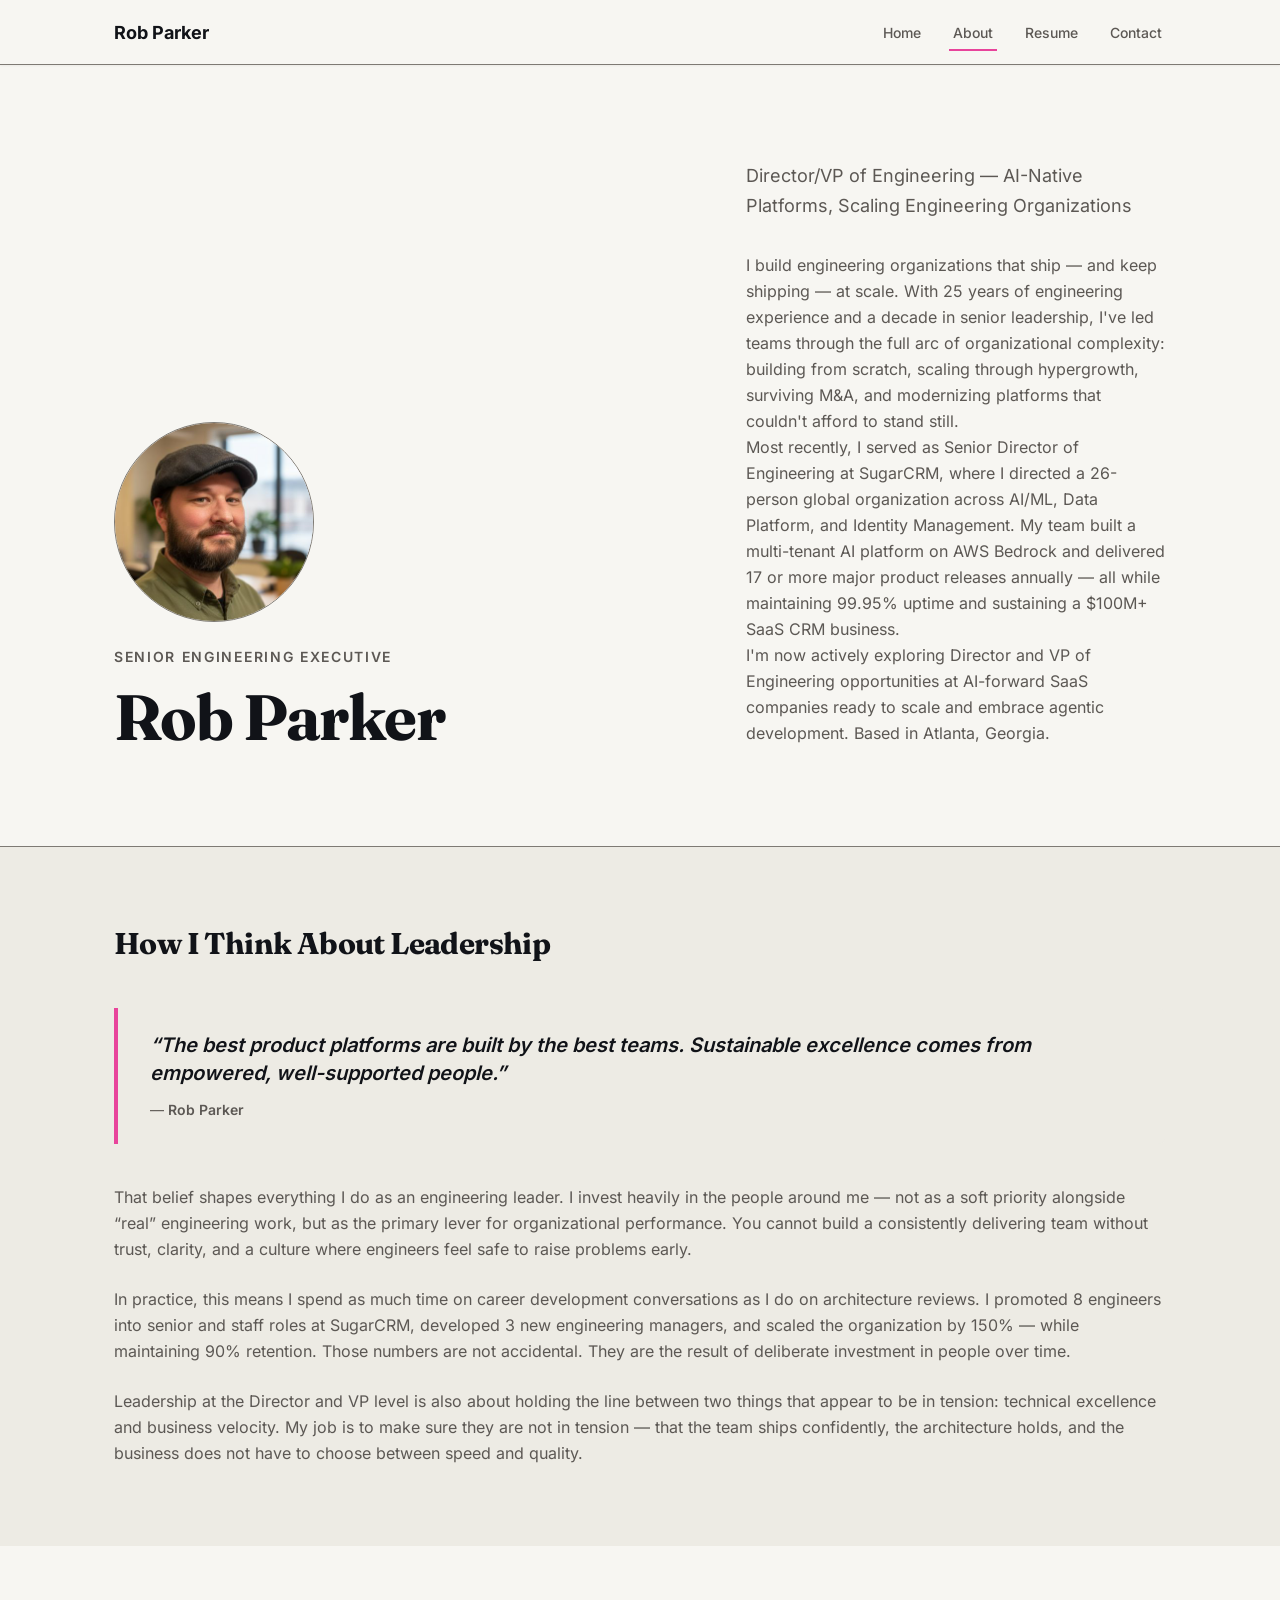
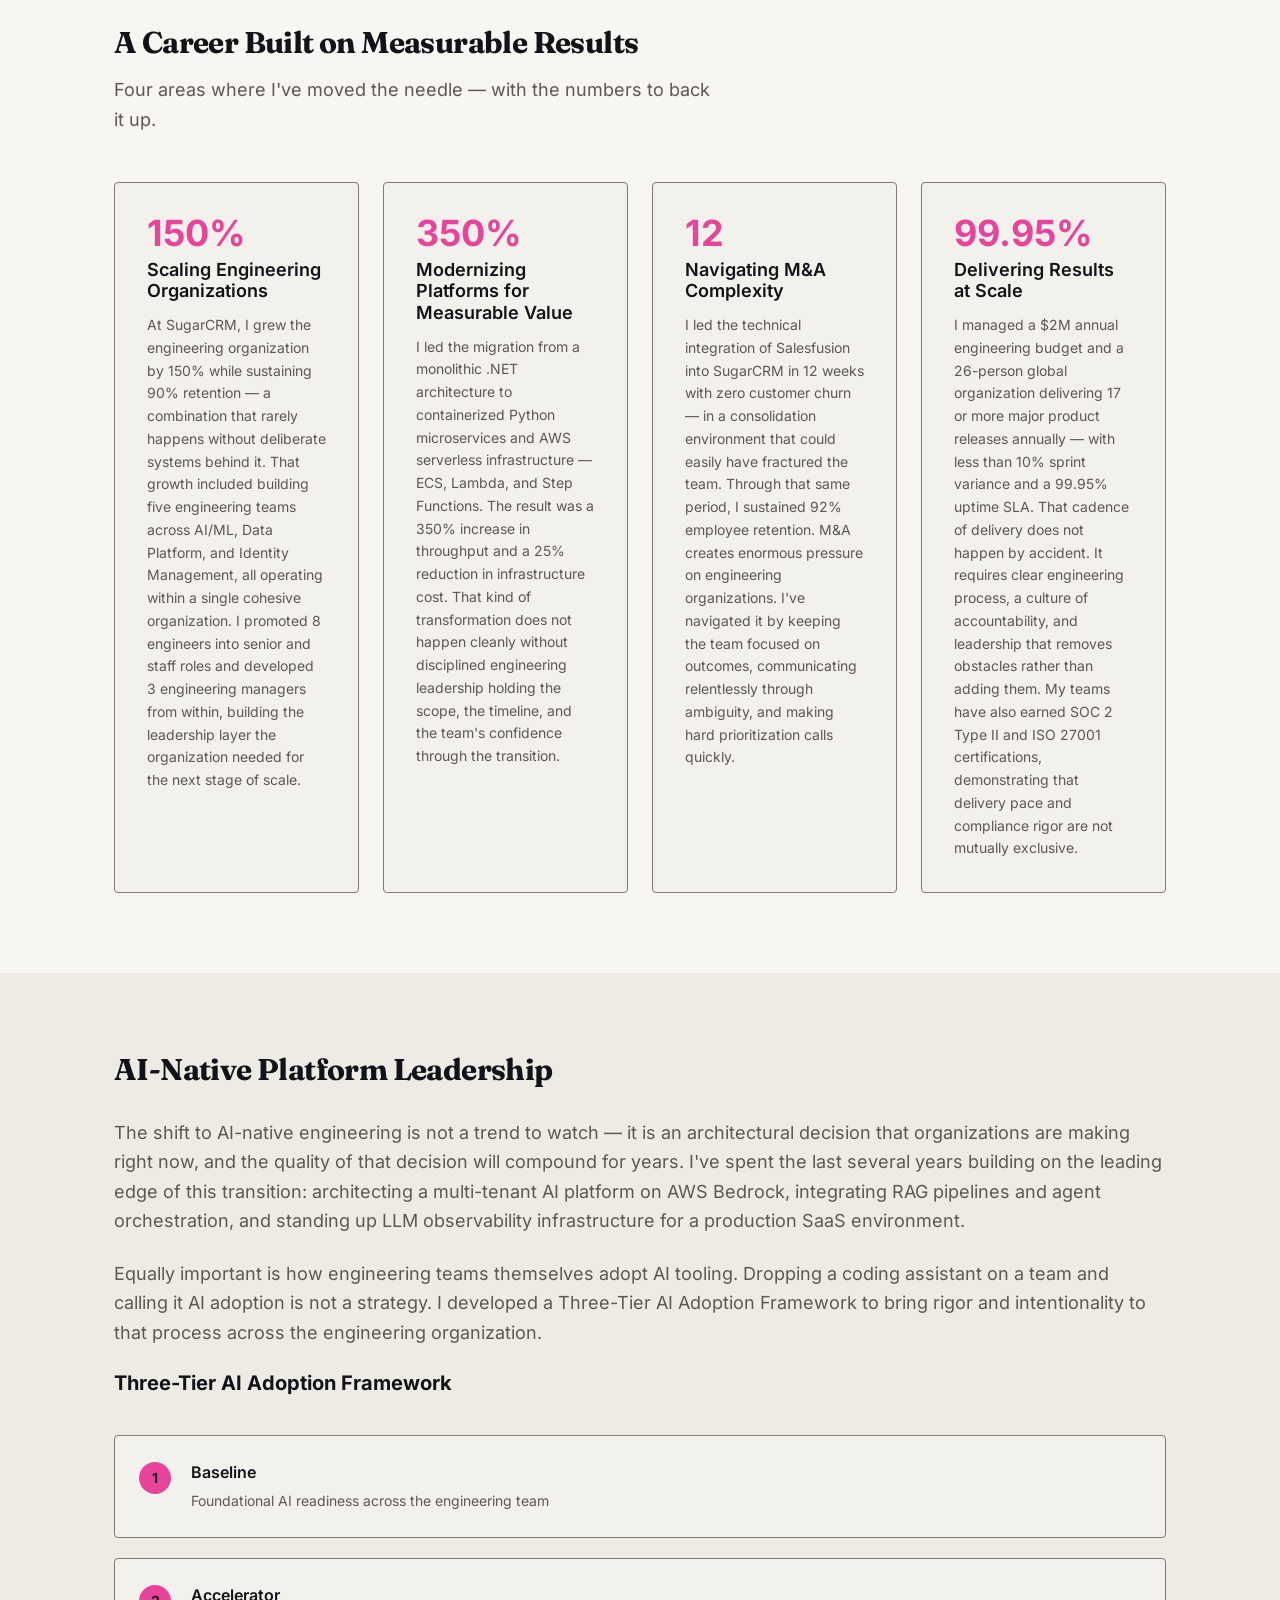
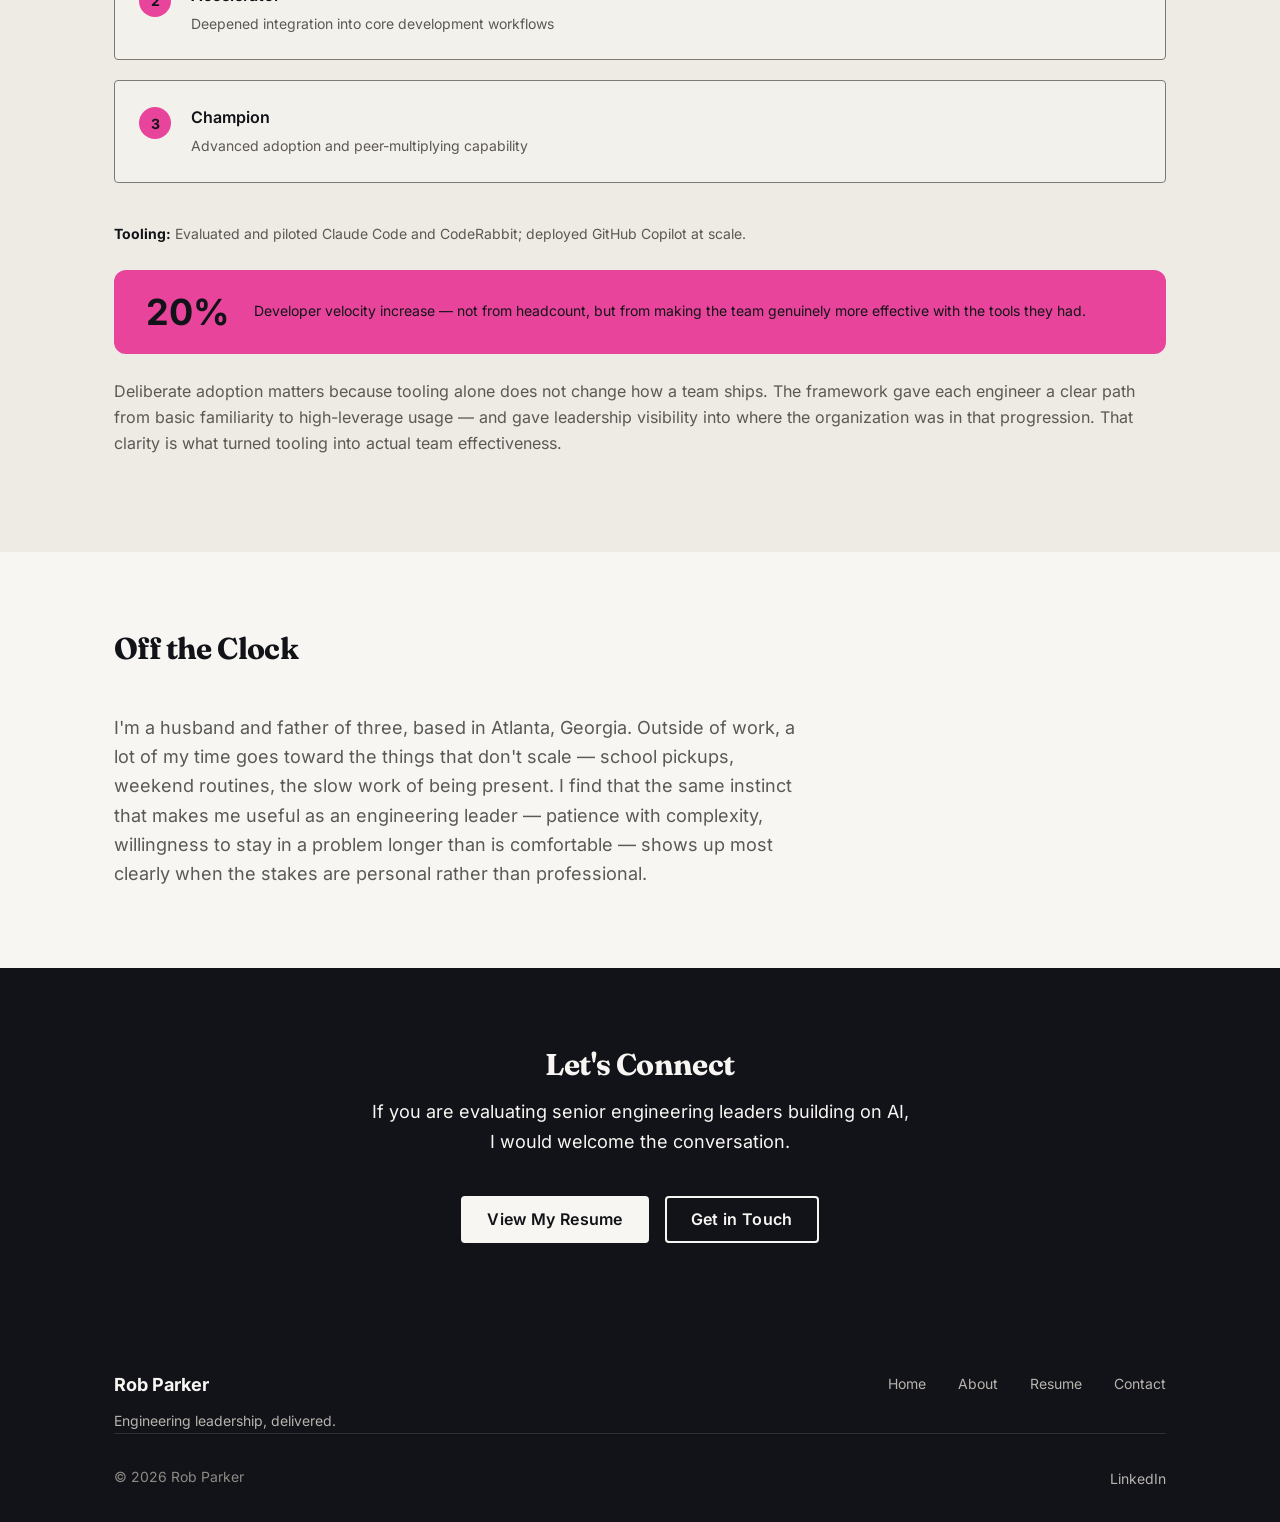
==== about.html @ 2da98e74 "[SPEC-011] R1+R2 — remove Advisory from main nav and footer (3 pure nav-edit pages) Removes the Advi" ====
<!DOCTYPE html>
<html lang="en">
<head>
    <meta charset="UTF-8">
    <meta name="viewport" content="width=device-width, initial-scale=1.0">

    <!-- SEO -->
    <title>About Rob Parker — Senior Engineering Executive</title>
    <meta name="description" content="Senior engineering executive with 25+ years of experience building AI-native platforms and scaling high-performing engineering teams. Atlanta, GA.">

    <!-- Open Graph -->
    <meta property="og:type" content="website">
    <!-- WHY (S-1): og:url must be absolute — same rationale as og:image (IG-6).
         Relative paths aren't resolved by social crawlers. -->
    <meta property="og:url" content="https://www.robcparker.com/about.html">
    <meta property="og:title" content="About Rob Parker — Senior Engineering Executive">
    <meta property="og:description" content="Rob Parker leads AI-native engineering organizations at scale. 25+ years of experience, 10+ years in leadership. Targeting Director/VP roles at AI-forward SaaS companies.">
    <!-- WHY (IG-6): og:image must be an absolute URL — relative paths are not
         resolved by social crawlers (Open Graph protocol requirement). -->
    <meta property="og:image" content="https://www.robcparker.com/images/rob-parker-headshot@2x.jpg">

    <!-- WHY: noindex removed — this is a real, fully-built page (SPEC-002 IG-11).
         The placeholder version had noindex to prevent thin content from being indexed. -->

    <link rel="icon" href="/favicon.ico" sizes="any">
    <link rel="icon" type="image/svg+xml" href="/favicon.svg">
    <link rel="apple-touch-icon" href="/apple-touch-icon.png">
    <link rel="mask-icon" href="/safari-pinned-tab.svg" color="#111318">
    <link rel="manifest" href="/site.webmanifest">
    <meta name="theme-color" content="#111318">

    <link rel="preload" href="/fonts/inter-variable.woff2" as="font" type="font/woff2" crossorigin>

    <link rel="stylesheet" href="css/style.css">
</head>
<body>

    <!-- Skip to main content — accessibility -->
    <a href="#main-content" class="skip-link">Skip to main content</a>

    <header class="site-header">
        <div class="container">
            <nav class="nav-inner" aria-label="Main navigation">
                <a href="index.html" class="nav-logo" aria-label="Rob Parker — home">Rob Parker</a>

                <button
                    class="nav-toggle"
                    aria-expanded="false"
                    aria-controls="nav-links"
                    aria-label="Toggle navigation menu"
                >
                    <span class="nav-toggle-icon" aria-hidden="true">
                        <span></span>
                        <span></span>
                        <span></span>
                    </span>
                </button>

                <!-- WHY: role="list" restores list semantics that Safari/VoiceOver
                     strips when list-style:none is applied -->
                <ul class="nav-links" id="nav-links" role="list">
                    <li><a href="index.html">Home</a></li>
                    <li><a href="about.html">About</a></li>
                    <li><a href="resume.html">Resume</a></li>
                    <li><a href="contact.html">Contact</a></li>
                </ul>
            </nav>
        </div>
    </header>

    <main id="main-content">

        <!-- ================================================================
             SECTION 1: HERO / PROFESSIONAL BIO
             ================================================================ -->
        <!-- WHY: SPEC-009 R1 AG-2 Option A — Concept A 58/42 hero adopted for about.html.
             Photo placed in 58-col (.hero-headline-col) above eyebrow and H1, per D1.1.
             Positioning subtitle and bio paragraphs move to 42-col (.hero-copy-col). -->
        <section class="hero hero-profile" aria-labelledby="hero-name">
            <div class="container">
                <div class="hero-grid">

                    <div class="hero-headline-col">
                        <div class="hero-profile-photo">
                            <!-- WHY (IG-13): Alt text is intentionally informative ("Professional headshot of
                                 Rob Parker") even though the adjacent H1 names Rob. The headshot conveys
                                 visual context (professional presentation, approachability) that "Rob Parker"
                                 alone does not communicate for screen reader users forming a mental image. -->
                            <!-- WHY (IG-3): Explicit width/height prevent cumulative layout shift (CLS)
                                 by reserving space before the image loads. -->
                            <!-- WHY (IG-4): loading="eager" + fetchpriority="high" because this image is
                                 above the fold — lazy-loading would delay the largest contentful paint. -->
                            <img
                                srcset="images/rob-parker-headshot.jpg 1x, images/rob-parker-headshot@2x.jpg 2x"
                                src="images/rob-parker-headshot.jpg"
                                alt="Professional headshot of Rob Parker"
                                width="400"
                                height="400"
                                loading="eager"
                                fetchpriority="high"
                            >
                        </div>
                        <span class="hero-eyebrow">Senior Engineering Executive</span>
                        <h1 id="hero-name">Rob Parker</h1>
                    </div>

                    <div class="hero-copy-col">
                        <p class="hero-subheadline">Director/VP of Engineering — AI-Native Platforms, Scaling Engineering Organizations</p>
                        <div class="hero-bio">
                            <p>I build engineering organizations that ship — and keep shipping — at scale. With 25 years of engineering experience and a decade in senior leadership, I've led teams through the full arc of organizational complexity: building from scratch, scaling through hypergrowth, surviving M&amp;A, and modernizing platforms that couldn't afford to stand still.</p>
                            <p>Most recently, I served as Senior Director of Engineering at SugarCRM, where I directed a 26-person global organization across AI/ML, Data Platform, and Identity Management. My team built a multi-tenant AI platform on AWS Bedrock and delivered 17 or more major product releases annually — all while maintaining 99.95% uptime and sustaining a $100M+ SaaS CRM business.</p>
                            <p>I'm now actively exploring Director and VP of Engineering opportunities at AI-forward SaaS companies ready to scale and embrace agentic development. Based in Atlanta, Georgia.</p>
                        </div>
                    </div>

                </div>
            </div>
        </section>

        <!-- ================================================================
             SECTION 2: LEADERSHIP PHILOSOPHY
             ================================================================ -->
        <section class="section section-alt" aria-labelledby="philosophy-heading">
            <div class="container">
                <div class="section-header">
                    <h2 id="philosophy-heading">How I Think About Leadership</h2>
                </div>

                <div class="philosophy-quote">
                    <blockquote>
                        <p>&ldquo;The best product platforms are built by the best teams. Sustainable excellence comes from empowered, well-supported people.&rdquo;</p>
                        <footer>&mdash; <cite>Rob Parker</cite></footer>
                    </blockquote>
                </div>

                <div class="philosophy-body">
                    <p>That belief shapes everything I do as an engineering leader. I invest heavily in the people around me — not as a soft priority alongside &ldquo;real&rdquo; engineering work, but as the primary lever for organizational performance. You cannot build a consistently delivering team without trust, clarity, and a culture where engineers feel safe to raise problems early.</p>
                    <p>In practice, this means I spend as much time on career development conversations as I do on architecture reviews. I promoted 8 engineers into senior and staff roles at SugarCRM, developed 3 new engineering managers, and scaled the organization by 150% — while maintaining 90% retention. Those numbers are not accidental. They are the result of deliberate investment in people over time.</p>
                    <p>Leadership at the Director and VP level is also about holding the line between two things that appear to be in tension: technical excellence and business velocity. My job is to make sure they are not in tension — that the team ships confidently, the architecture holds, and the business does not have to choose between speed and quality.</p>
                </div>
            </div>
        </section>

        <!-- ================================================================
             SECTION 3: HOW I LEAD — THEMATIC HIGHLIGHTS
             ================================================================ -->
        <section class="section" aria-labelledby="highlights-heading">
            <div class="container">
                <div class="section-header">
                    <h2 id="highlights-heading">A Career Built on Measurable Results</h2>
                    <p>Four areas where I've moved the needle — with the numbers to back it up.</p>
                </div>
                <div class="highlights-grid">

                    <article class="highlight-card">
                        <div class="highlight-metric" role="img" aria-label="150 percent">150%</div>
                        <h3 class="highlight-label">Scaling Engineering Organizations</h3>
                        <p class="highlight-desc">At SugarCRM, I grew the engineering organization by 150% while sustaining 90% retention — a combination that rarely happens without deliberate systems behind it. That growth included building five engineering teams across AI/ML, Data Platform, and Identity Management, all operating within a single cohesive organization. I promoted 8 engineers into senior and staff roles and developed 3 engineering managers from within, building the leadership layer the organization needed for the next stage of scale.</p>
                    </article>

                    <article class="highlight-card">
                        <div class="highlight-metric" role="img" aria-label="350 percent">350%</div>
                        <h3 class="highlight-label">Modernizing Platforms for Measurable Value</h3>
                        <p class="highlight-desc">I led the migration from a monolithic .NET architecture to containerized Python microservices and AWS serverless infrastructure — ECS, Lambda, and Step Functions. The result was a 350% increase in throughput and a 25% reduction in infrastructure cost. That kind of transformation does not happen cleanly without disciplined engineering leadership holding the scope, the timeline, and the team's confidence through the transition.</p>
                    </article>

                    <article class="highlight-card">
                        <div class="highlight-metric" role="img" aria-label="12 weeks">12</div>
                        <h3 class="highlight-label">Navigating M&amp;A Complexity</h3>
                        <p class="highlight-desc">I led the technical integration of Salesfusion into SugarCRM in 12 weeks with zero customer churn — in a consolidation environment that could easily have fractured the team. Through that same period, I sustained 92% employee retention. M&amp;A creates enormous pressure on engineering organizations. I've navigated it by keeping the team focused on outcomes, communicating relentlessly through ambiguity, and making hard prioritization calls quickly.</p>
                    </article>

                    <article class="highlight-card">
                        <div class="highlight-metric" role="img" aria-label="99.95 percent uptime">99.95%</div>
                        <h3 class="highlight-label">Delivering Results at Scale</h3>
                        <p class="highlight-desc">I managed a $2M annual engineering budget and a 26-person global organization delivering 17 or more major product releases annually — with less than 10% sprint variance and a 99.95% uptime SLA. That cadence of delivery does not happen by accident. It requires clear engineering process, a culture of accountability, and leadership that removes obstacles rather than adding them. My teams have also earned SOC 2 Type II and ISO 27001 certifications, demonstrating that delivery pace and compliance rigor are not mutually exclusive.</p>
                    </article>

                </div>
            </div>
        </section>

        <!-- ================================================================
             SECTION 4: AI ADOPTION & PLATFORM THOUGHT LEADERSHIP
             ================================================================ -->
        <section class="section section-alt" aria-labelledby="ai-heading">
            <div class="container">
                <!-- WHY (S-3): No section-header wrapper here because this section has no
                     descriptor paragraph below the H2 — the intro paragraph opens the section.
                     Using section-header would add extra whitespace below the H2 unnecessarily. -->
                <h2 id="ai-heading" class="section-heading-standalone">AI-Native Platform Leadership</h2>

                <div class="ai-framework-intro">
                    <p>The shift to AI-native engineering is not a trend to watch — it is an architectural decision that organizations are making right now, and the quality of that decision will compound for years. I've spent the last several years building on the leading edge of this transition: architecting a multi-tenant AI platform on AWS Bedrock, integrating RAG pipelines and agent orchestration, and standing up LLM observability infrastructure for a production SaaS environment.</p>
                    <p>Equally important is how engineering teams themselves adopt AI tooling. Dropping a coding assistant on a team and calling it AI adoption is not a strategy. I developed a Three-Tier AI Adoption Framework to bring rigor and intentionality to that process across the engineering organization.</p>
                </div>

                <h3>Three-Tier AI Adoption Framework</h3>

                <!-- WHY (IG-7): Semantic <ol> used for the three-tier framework because the
                     tiers have an intentional progression (Baseline → Accelerator → Champion).
                     All tier names and descriptions are in DOM text — no CSS content: injection
                     for meaningful content — so screen readers read the actual content.
                     WHY (I-2): role="list" restores list semantics that Safari/VoiceOver strip
                     when list-style:none is applied (same rationale as .nav-links / .footer-nav).
                     WHY (I-3): The ::before counter renders tier numbers visually; screen readers
                     may announce them alongside the native <ol> ordering. This minor redundancy
                     is accepted in exchange for the stepped visual treatment. -->
                <ol class="ai-framework-list" role="list">
                    <li>
                        <div>
                            <span class="ai-framework-tier-name">Baseline</span>
                            <span class="ai-framework-tier-desc">Foundational AI readiness across the engineering team</span>
                        </div>
                    </li>
                    <li>
                        <div>
                            <span class="ai-framework-tier-name">Accelerator</span>
                            <span class="ai-framework-tier-desc">Deepened integration into core development workflows</span>
                        </div>
                    </li>
                    <li>
                        <div>
                            <span class="ai-framework-tier-name">Champion</span>
                            <span class="ai-framework-tier-desc">Advanced adoption and peer-multiplying capability</span>
                        </div>
                    </li>
                </ol>

                <p class="ai-framework-tools"><strong>Tooling:</strong> Evaluated and piloted Claude Code and CodeRabbit; deployed GitHub Copilot at scale.</p>

                <div class="ai-framework-outcome">
                    <!-- WHY (IG-9): Reusing highlight-metric + role="img" + aria-label pattern
                         established in SPEC-001 for large decorative numbers that need accessible labels. -->
                    <div class="highlight-metric" role="img" aria-label="20 percent">20%</div>
                    <div class="ai-framework-outcome-text">
                        <p>Developer velocity increase — not from headcount, but from making the team genuinely more effective with the tools they had.</p>
                    </div>
                </div>

                <div class="ai-framework-supporting">
                    <p>Deliberate adoption matters because tooling alone does not change how a team ships. The framework gave each engineer a clear path from basic familiarity to high-leverage usage — and gave leadership visibility into where the organization was in that progression. That clarity is what turned tooling into actual team effectiveness.</p>
                </div>

            </div>
        </section>

        <!-- ================================================================
             SECTION 5: OFF THE CLOCK
             ================================================================ -->
        <section class="section" aria-labelledby="off-clock-heading">
            <div class="container">
                <div class="section-header">
                    <h2 id="off-clock-heading">Off the Clock</h2>
                </div>
                <div class="off-the-clock">
                    <p>I'm a husband and father of three, based in Atlanta, Georgia. Outside of work, a lot of my time goes toward the things that don't scale — school pickups, weekend routines, the slow work of being present. I find that the same instinct that makes me useful as an engineering leader — patience with complexity, willingness to stay in a problem longer than is comfortable — shows up most clearly when the stakes are personal rather than professional.</p>
                </div>
            </div>
        </section>

        <!-- ================================================================
             SECTION 6: CTA
             ================================================================ -->
        <section class="section section-dark cta-section" aria-labelledby="cta-heading">
            <div class="container">
                <h2 id="cta-heading">Let's Connect</h2>
                <p>If you are evaluating senior engineering leaders building on AI, I would welcome the conversation.</p>
                <div class="cta-actions">
                    <a href="resume.html" class="btn btn-white">View My Resume</a>
                    <a href="contact.html" class="btn btn-outline-white">Get in Touch</a>
                </div>
            </div>
        </section>

    </main>

    <footer class="site-footer">
        <div class="container">
            <div class="footer-inner">
                <div class="footer-brand">
                    <a href="index.html" class="footer-logo">Rob Parker</a>
                    <p class="footer-tagline">Engineering leadership, delivered.</p>
                </div>

                <nav aria-label="Footer navigation">
                    <ul class="footer-nav" role="list">
                        <li><a href="index.html">Home</a></li>
                        <li><a href="about.html">About</a></li>
                        <li><a href="resume.html">Resume</a></li>
                        <li><a href="contact.html">Contact</a></li>
                    </ul>
                </nav>
            </div>

            <div class="footer-bottom">
                <p class="footer-copyright">&copy; 2026 Rob Parker</p>
                <div class="footer-social">
                    <a
                        href="https://www.linkedin.com/in/robcparker/"
                        target="_blank"
                        rel="noopener noreferrer"
                        aria-label="Rob Parker on LinkedIn (opens in a new tab)"
                    >LinkedIn</a>
                </div>
            </div>
        </div>
    </footer>

    <!-- WHY: defer used instead of async — defer preserves execution order
         and fires after DOM is parsed, which is what DOMContentLoaded listeners need. -->
    <script src="js/main.js" defer></script>
</body>
</html>
---- css/style.css ----
/* ==========================================================================
   RobCParker.com — Main Stylesheet
   Mobile-first, CSS custom properties, no external dependencies
   ========================================================================== */

/* ==========================================================================
   0. TYPOGRAPHY — @font-face (SPEC-008: self-hosted Fraunces + Inter)
   ========================================================================== */

/* WHY: fonts are self-hosted to eliminate the Google Fonts third-party
   dependency (per SPEC-008 A-5). Served from /fonts/ with long-lived
   immutable Cache-Control (_headers rule). font-display: swap prevents
   blocking the first paint — fallback serif/sans render immediately. */

@font-face {
    font-family: "Inter";
    src: url("/fonts/inter-variable.woff2") format("woff2-variations"),
         url("/fonts/inter-variable.woff2") format("woff2");
    font-weight: 100 900;
    font-style: normal;
    font-display: swap;
}

@font-face {
    font-family: "Fraunces";
    src: url("/fonts/fraunces-variable.woff2") format("woff2-variations"),
         url("/fonts/fraunces-variable.woff2") format("woff2");
    font-weight: 100 900;
    font-style: normal;
    font-display: swap;
}

/* ==========================================================================
   1. CUSTOM PROPERTIES (Design Tokens)
   ========================================================================== */

:root {
    /* Color Palette — SPEC-008 / SPEC-009 design system
       All text/background combinations verified against WCAG 2.1 via relative-luminance formula.

       On --color-cream (#F7F6F2) — page background:
         --color-charcoal (#111318) on --color-cream:                 17.2:1  — AAA
         --color-text-muted (#5C5854) on --color-cream:                6.54:1 — AA normal text
         --color-text-subtle (#8A8480) on --color-cream:               3.41:1 — AA large only
         --color-magenta-text (#A51D65) on --color-cream:              6.56:1 — AA normal text (inline links)
         --color-charcoal (#111318) on --color-magenta (#E8449B):      5.07:1 — AA (primary button label)
         --color-magenta (#E8449B) on --color-charcoal (#111318):      5.07:1 — AA (accent on dark)
         --color-magenta (#E8449B) on --color-cream:                   3.39:1 — AA large only (display/buttons/focus)
         --color-magenta-hover (#CC3A88) on --color-cream:             4.29:1 — AA large (button hover)
         --color-border-hairline (#7E7A74) on --color-cream:           3.95:1 — passes 1.4.11

       On --surface-color (#EDEBE4) — section-alt band (SPEC-009 R4, darkened from #F3F1EB):
         --color-charcoal on --surface-color:                         15.57:1 — AAA
         --color-text-muted on --surface-color:                        5.91:1 — AA normal text
         --color-text-subtle on --surface-color:                       3.09:1 — AA large only; NEAR FLOOR
         --color-magenta-text on --surface-color:                      5.94:1 — AA normal text
         --color-magenta on --surface-color:                           3.07:1 — AA large only; NEAR FLOOR
         --color-magenta-hover on --surface-color:                     3.89:1 — AA large
         --color-border-hairline (#7E7A74) on --surface-color:         3.58:1 — passes 1.4.11

       On --color-surface-elevated (#F3F1EB) — card surface (unchanged):
         --color-border-hairline (#7E7A74) on --color-surface-elevated: 3.78:1 — passes 1.4.11

       WHY: --color-cream (#F7F6F2) replaces pure white per SPEC-008 AP-2.
       WHY: Charcoal label on magenta button (5.07:1) is required — cream on magenta fails AA normal.
       WHY: --color-text-subtle and --color-magenta margins above 3:1 are narrow on --surface-color
            (0.09 and 0.07 respectively). Do not darken --surface-color further without re-verifying.
       WHY (SPEC-009 AG-1): --color-border-hairline darkened from #8E8A84 to #7E7A74 so hairlines
            pass WCAG 1.4.11 on the new --surface-color band. All three surfaces now compliant.
    */

    /* Core palette — SPEC-008 */
    --color-charcoal: #111318;
    --color-cream: #F7F6F2;
    --color-magenta: #E8449B;

    /* Derived text shades on cream */
    --color-text-primary: #111318;
    --color-text-muted: #5C5854;
    --color-text-subtle: #8A8480;

    /* Surfaces on cream */
    --color-surface-elevated: #F3F1EB;
    --color-border-hairline: #7E7A74;

    /* Magenta variants */
    --color-magenta-hover: #CC3A88;
    --color-magenta-muted: #F7BBDB;
    --color-magenta-text: #A51D65;

    /* Dark-surface derivatives (for text/borders on --color-charcoal) */
    --color-text-on-dark: #F7F6F2;
    --color-text-muted-on-dark: #B8B4AE;
    --color-text-subtle-on-dark: #8E8A84;
    --color-border-dark: #2E2F36;

    /* Legacy token aliases — preserved names, new values (R1 semantic layer).
       --primary-color, --secondary-color, --accent-color all removed (SPEC-008
       A-7 + SPEC-009 R2). Remaining aliases below are retained because their
       callsites have not yet been migrated to explicit tokens. */
    --text-color: #111318;
    --text-muted: #5C5854;
    --text-light: #F7F6F2;
    --background-color: #F7F6F2;
    --surface-color: #EDEBE4;
    --surface-dark: #111318;
    --border-color: #7E7A74;
    --text-muted-dark: #B8B4AE;
    --text-subtle-dark: #8E8A84;
    --text-on-dark: #F7F6F2;
    --border-dark: #2E2F36;

    /* Typography — SPEC-008: self-hosted Fraunces (display) + Inter (body) */
    --font-family-display: "Fraunces", Georgia, "Times New Roman", serif;
    --font-family-base: "Inter", -apple-system, BlinkMacSystemFont, "Segoe UI", Roboto,
        Oxygen, Ubuntu, Cantarell, "Helvetica Neue", sans-serif;
    --font-family-mono: ui-monospace, "SFMono-Regular", Consolas,
        "Liberation Mono", Menlo, monospace;

    --font-size-xs: 0.75rem;    /* 12px */
    --font-size-sm: 0.875rem;   /* 14px */
    --font-size-base: 1rem;     /* 16px */
    --font-size-lg: 1.125rem;   /* 18px */
    --font-size-xl: 1.25rem;    /* 20px */
    --font-size-2xl: 1.5rem;    /* 24px */
    --font-size-3xl: 1.875rem;  /* 30px */
    --font-size-4xl: 2.25rem;   /* 36px */
    --font-size-5xl: 3rem;      /* 48px */

    --font-weight-normal: 400;
    --font-weight-medium: 500;
    --font-weight-semibold: 600;
    --font-weight-bold: 700;

    --line-height-tight: 1.2;
    --line-height-snug: 1.375;
    --line-height-normal: 1.5;
    --line-height-relaxed: 1.625;

    /* Spacing Scale */
    --space-1: 0.25rem;   /* 4px */
    --space-2: 0.5rem;    /* 8px */
    --space-3: 0.75rem;   /* 12px */
    --space-4: 1rem;      /* 16px */
    --space-5: 1.25rem;   /* 20px */
    --space-6: 1.5rem;    /* 24px */
    --space-8: 2rem;      /* 32px */
    --space-10: 2.5rem;   /* 40px */
    --space-12: 3rem;     /* 48px */
    --space-16: 4rem;     /* 64px */
    --space-20: 5rem;     /* 80px */
    --space-24: 6rem;     /* 96px */

    /* Layout */
    --container-max-width: 1100px;
    --container-padding: var(--space-6);

    /* Borders */
    --border-radius-sm: 0.25rem;
    --border-radius: 0.5rem;
    --border-radius-lg: 0.75rem;
    --border-radius-xl: 1rem;

    /* Shadows */
    --shadow-sm: 0 1px 2px 0 rgb(0 0 0 / 0.05);
    --shadow: 0 1px 3px 0 rgb(0 0 0 / 0.1), 0 1px 2px -1px rgb(0 0 0 / 0.1);
    --shadow-md: 0 4px 6px -1px rgb(0 0 0 / 0.1), 0 2px 4px -2px rgb(0 0 0 / 0.1);
    --shadow-lg: 0 10px 15px -3px rgb(0 0 0 / 0.1), 0 4px 6px -4px rgb(0 0 0 / 0.1);

    /* Transitions */
    --transition-fast: 150ms ease;
    --transition-base: 200ms ease;
    --transition-slow: 300ms ease;
}

/* ==========================================================================
   2. CSS RESET / NORMALIZE
   ========================================================================== */

*,
*::before,
*::after {
    box-sizing: border-box;
    margin: 0;
    padding: 0;
}

html {
    scroll-behavior: smooth;
    -webkit-text-size-adjust: 100%;
}

body {
    font-family: var(--font-family-base);
    font-size: var(--font-size-base);
    font-weight: var(--font-weight-normal);
    line-height: var(--line-height-normal);
    color: var(--text-color);
    background-color: var(--background-color);
    -webkit-font-smoothing: antialiased;
    -moz-osx-font-smoothing: grayscale;
}

img,
picture,
svg {
    display: block;
    max-width: 100%;
}

input,
button,
textarea,
select {
    font: inherit;
}

p,
h1,
h2,
h3,
h4,
h5,
h6 {
    overflow-wrap: break-word;
}

ul,
ol {
    list-style: none;
}

a {
    color: var(--color-magenta-text);
    text-decoration: underline;
}

a:hover {
    color: var(--color-magenta-text);
}

/* ==========================================================================
   3. ACCESSIBILITY
   ========================================================================== */

/* Visually hidden — accessible to screen readers, invisible to sighted users.
   WHY: Preferred over aria-label on a section because it preserves a real
   DOM heading for screen reader navigation (landmark + heading = better UX). */
.visually-hidden {
    position: absolute;
    width: 1px;
    height: 1px;
    padding: 0;
    margin: -1px;
    overflow: hidden;
    clip: rect(0, 0, 0, 0);
    white-space: nowrap;
    border-width: 0;
}

/* Skip-to-content link — visually hidden until focused */
.skip-link {
    position: absolute;
    top: -100%;
    left: var(--space-4);
    z-index: 9999;
    padding: var(--space-3) var(--space-6);
    background-color: var(--color-magenta);
    color: var(--color-charcoal);
    font-weight: var(--font-weight-semibold);
    text-decoration: none;
    border-radius: var(--border-radius-sm);
    transition: top var(--transition-fast);
}

.skip-link:focus {
    top: var(--space-4);
}

/* WHY (SPEC-008 QA-B2): Use the canonical new token --color-magenta rather
   than the legacy --primary-color alias. Focus rings are WCAG-critical —
   aliasing risks silent breakage if the alias is ever remapped. */
:focus-visible {
    outline: 3px solid var(--color-magenta);
    outline-offset: 2px;
}

/* WHY: Sticky header (64px) would obscure skip-link target without offset */
#main-content {
    scroll-margin-top: 80px;
}

/* ==========================================================================
   4. LAYOUT — Container
   ========================================================================== */

.container {
    width: 100%;
    max-width: var(--container-max-width);
    margin-inline: auto;
    padding-inline: var(--container-padding);
}

/* ==========================================================================
   5. TYPOGRAPHY
   ========================================================================== */

h1, h2, h3, h4, h5, h6 {
    font-weight: var(--font-weight-bold);
    line-height: var(--line-height-tight);
    color: var(--text-color);
}

/* WHY: H1/H2 use Fraunces display serif per SPEC-008. H3–H6 stay in Inter
   (via body inheritance) — display serif at smaller sizes reduces legibility. */
h1, h2 {
    font-family: var(--font-family-display);
    letter-spacing: -0.02em;
}

h1 { font-size: var(--font-size-4xl); line-height: 1.05; }
h2 { font-size: var(--font-size-3xl); line-height: 1.1; }
h3 { font-size: var(--font-size-xl); }
h4 { font-size: var(--font-size-lg); }
h5 { font-size: var(--font-size-base); }
h6 { font-size: var(--font-size-sm); }

p {
    line-height: var(--line-height-relaxed);
    color: var(--text-muted);
}

/* ==========================================================================
   6. BUTTONS
   ========================================================================== */

.btn {
    padding: var(--space-3) var(--space-6);
    font-size: var(--font-size-base);
    font-weight: var(--font-weight-semibold);
    line-height: var(--line-height-tight);
    letter-spacing: 0.02em;
    text-decoration: none;
    /* WHY: R3.3 — sharp button corners (≤4px) diverge from pill/heavily-rounded
       template pattern (AP-5). */
    border-radius: var(--border-radius-sm);
    border: 2px solid transparent;
    cursor: pointer;
    transition: background-color var(--transition-base),
                color var(--transition-base),
                border-color var(--transition-base),
                box-shadow var(--transition-base);
    /* WHY: Minimum 44x44px touch target per WCAG 2.5.5 */
    min-height: 44px;
    display: inline-flex;
    align-items: center;
    justify-content: center;
}

/* WHY: btn-primary uses charcoal label (#111318 on #E8449B = 5.07:1 AA).
   Cream/white on magenta is 3.39:1 — fails AA normal text. See contrast
   verification block in :root. */
.btn-primary {
    background-color: var(--color-magenta);
    color: var(--color-charcoal);
    border-color: var(--color-magenta);
}

.btn-primary:hover {
    background-color: var(--color-magenta-hover);
    border-color: var(--color-magenta-hover);
    color: var(--color-charcoal);
}

/* WHY: Split 1 — text uses --color-magenta-text (AA normal, 6.56:1 on cream),
   border uses --color-magenta (decorative UI, passes 1.4.11). */
.btn-secondary {
    background-color: transparent;
    color: var(--color-magenta-text);
    border-color: var(--color-magenta);
}

.btn-secondary:hover {
    background-color: var(--color-magenta);
    color: var(--color-charcoal);
}

.btn-white {
    background-color: var(--color-cream);
    color: var(--color-charcoal);
    border-color: var(--color-cream);
}

.btn-white:hover {
    background-color: var(--color-surface-elevated);
    border-color: var(--color-surface-elevated);
    color: var(--color-charcoal);
}

.btn-outline-white {
    background-color: transparent;
    color: var(--color-text-on-dark);
    border-color: var(--color-text-on-dark);
}

.btn-outline-white:hover {
    background-color: var(--color-cream);
    color: var(--color-charcoal);
}

/* ==========================================================================
   7. NAVIGATION
   ========================================================================== */

.site-header {
    position: sticky;
    top: 0;
    z-index: 100;
    background-color: var(--background-color);
    border-bottom: 1px solid var(--border-color);
    box-shadow: var(--shadow-sm);
}

.nav-inner {
    display: flex;
    align-items: center;
    justify-content: space-between;
    height: 64px;
}

.nav-logo {
    font-size: var(--font-size-lg);
    font-weight: var(--font-weight-bold);
    color: var(--text-color);
    text-decoration: none;
    white-space: nowrap;
    flex-shrink: 0;
}

.nav-logo:hover {
    color: var(--color-magenta);
}

/* Navigation links — visible by default (no-JS baseline) */
.nav-links {
    display: flex;
    align-items: center;
    gap: var(--space-6);
}

.nav-links a {
    font-size: var(--font-size-sm);
    font-weight: var(--font-weight-medium);
    color: var(--text-muted);
    text-decoration: none;
    padding: var(--space-2) var(--space-1);
    border-bottom: 2px solid transparent;
    transition: color var(--transition-base), border-color var(--transition-base);
}

/* WHY: R3.5 — nav hover is underline-only, not a text color change.
   Active state gets magenta border-bottom; text color unchanged from default.
   Preserves main.js initActiveNav() behavior (class toggle only, no inline styles). */
.nav-links a:hover {
    border-bottom-color: var(--color-magenta);
}

.nav-links a.active {
    border-bottom-color: var(--color-magenta);
}

/* Hamburger button — hidden by default (no-JS baseline: plain list is shown)
   WHY (IG-4): The button only becomes visible when JS adds .js-enabled to body.
   Without JS, users see the full nav list — no broken toggle. */
.nav-toggle {
    display: none;
    align-items: center;
    justify-content: center;
    width: 44px;
    height: 44px;
    padding: var(--space-2);
    background: none;
    border: none;
    border-radius: var(--border-radius-sm);
    cursor: pointer;
    color: var(--text-color);
    transition: background-color var(--transition-fast);
}

.nav-toggle:hover {
    background-color: var(--surface-color);
}

.nav-toggle-icon {
    display: flex;
    flex-direction: column;
    gap: 5px;
    width: 22px;
}

.nav-toggle-icon span {
    display: block;
    height: 2px;
    width: 100%;
    background-color: currentColor;
    border-radius: 2px;
    transition: transform var(--transition-base), opacity var(--transition-base);
}

/* Hamburger → X animation when nav is open */
.nav-toggle[aria-expanded="true"] .nav-toggle-icon span:nth-child(1) {
    transform: translateY(7px) rotate(45deg);
}

.nav-toggle[aria-expanded="true"] .nav-toggle-icon span:nth-child(2) {
    opacity: 0;
}

.nav-toggle[aria-expanded="true"] .nav-toggle-icon span:nth-child(3) {
    transform: translateY(-7px) rotate(-45deg);
}

/* Mobile navigation — applied when .js-enabled is on body */
@media (max-width: 767px) {
    .js-enabled .nav-toggle {
        display: flex;
    }

    .js-enabled .nav-links {
        display: none;
        position: absolute;
        top: 64px;
        left: 0;
        right: 0;
        flex-direction: column;
        align-items: stretch;
        gap: 0;
        background-color: var(--background-color);
        border-bottom: 1px solid var(--border-color);
        box-shadow: var(--shadow-md);
        padding: var(--space-4) 0;
    }

    .js-enabled .nav-links.is-open {
        display: flex;
    }

    .js-enabled .nav-links a {
        padding: var(--space-4) var(--space-6);
        border-bottom: none;
        border-left: 3px solid transparent;
        font-size: var(--font-size-base);
    }

    .js-enabled .nav-links a:hover,
    .js-enabled .nav-links a.active {
        border-left-color: var(--color-magenta);
        background-color: var(--surface-color);
    }
}

/* ==========================================================================
   8. FOOTER
   ========================================================================== */

.site-footer {
    background-color: var(--surface-dark);
    color: var(--text-light);
    padding: var(--space-12) 0 var(--space-8);
}

.footer-inner {
    display: flex;
    flex-direction: column;
    gap: var(--space-8);
}

.footer-brand {
    display: flex;
    flex-direction: column;
    gap: var(--space-3);
}

.footer-logo {
    font-size: var(--font-size-lg);
    font-weight: var(--font-weight-bold);
    color: var(--text-light);
    text-decoration: none;
}

.footer-logo:hover {
    color: var(--color-magenta);
}

.footer-tagline {
    color: var(--text-muted-dark);
    font-size: var(--font-size-sm);
}

.footer-nav {
    display: flex;
    flex-wrap: wrap;
    gap: var(--space-4) var(--space-8);
}

.footer-nav a {
    color: var(--text-muted-dark);
    text-decoration: none;
    font-size: var(--font-size-sm);
    transition: color var(--transition-base);
}

.footer-nav a:hover {
    color: var(--text-light);
}

.footer-bottom {
    padding-top: var(--space-8);
    border-top: 1px solid var(--border-dark);
    display: flex;
    flex-wrap: wrap;
    align-items: center;
    justify-content: space-between;
    gap: var(--space-4);
}

.footer-copyright {
    color: var(--text-subtle-dark);
    font-size: var(--font-size-sm);
}

.footer-social a {
    color: var(--text-muted-dark);
    text-decoration: none;
    font-size: var(--font-size-sm);
    transition: color var(--transition-base);
}

.footer-social a:hover {
    color: var(--text-light);
}

/* ==========================================================================
   9. HERO SECTION — SPEC-008 Concept A (Two-Column Asymmetric)
   ========================================================================== */

/* WHY: R3.1 Concept A — cream hero with charcoal text, 12-col grid with
   58/42 asymmetric split, bottom-aligned. Diverges from AP-3 template
   centered-with-stacked-dual-CTAs pattern. */
.hero {
    background-color: var(--color-cream);
    color: var(--color-text-primary);
    padding: var(--space-20) 0 var(--space-16);
    border-bottom: 1px solid var(--color-border-hairline);
}

/* Legacy .hero-content wrapper retained for subpage compatibility (resume
   document-style header, about hero-profile variant). Single-column fallback
   when the Concept A grid markup is not applied. */
.hero-content {
    max-width: 860px;
}

.hero-grid {
    display: grid;
    grid-template-columns: repeat(12, 1fr);
    gap: var(--space-8);
    align-items: end;
    min-height: 320px;
}

.hero-headline-col {
    grid-column: 1 / 8;
    display: flex;
    flex-direction: column;
    justify-content: flex-end;
}

.hero-copy-col {
    grid-column: 8 / 13;
    display: flex;
    flex-direction: column;
    justify-content: flex-end;
    gap: var(--space-8);
    padding-bottom: 0.25rem;
}

/* WHY: AP-8 — eyebrow on cream is charcoal-muted at hairline weight,
   NOT magenta (magenta fails AA at small eyebrow scale and reads as
   color-block template accent). On dark surfaces (e.g. .cta-section),
   a separate eyebrow variant would use magenta. */
.hero-eyebrow {
    display: block;
    font-family: var(--font-family-base);
    font-size: var(--font-size-sm);
    font-weight: var(--font-weight-semibold);
    letter-spacing: 0.12em;
    text-transform: uppercase;
    color: var(--color-text-muted);
    margin-bottom: var(--space-4);
}

.hero h1 {
    color: var(--color-text-primary);
    font-family: var(--font-family-display);
    font-size: clamp(3rem, 5vw, 4.75rem);
    line-height: 1.05;
    letter-spacing: -0.025em;
    margin-bottom: 0;
}

.hero-subheadline {
    font-family: var(--font-family-base);
    font-size: var(--font-size-lg);
    line-height: 1.65;
    color: var(--color-text-muted);
    margin-bottom: 0;
    max-width: none;
}

/* Legacy horizontal CTA stack — preserved for subpage use during propagation */
.hero-actions {
    display: flex;
    flex-wrap: wrap;
    gap: var(--space-4);
}

/* Concept A: vertical CTA stack inside .hero-copy-col */
.hero-cta-stack {
    display: flex;
    flex-direction: column;
    align-items: flex-start;
    gap: var(--space-3);
}

/* Editorial text-link CTA variant (R3.3) — magenta underline + arrow glyph.
   Use for secondary hero CTAs and inline editorial affordances where a
   filled button would be visually heavy. */
.btn-textlink {
    display: inline-flex;
    align-items: center;
    gap: 0.375rem;
    font-family: var(--font-family-base);
    font-size: var(--font-size-base);
    font-weight: var(--font-weight-medium);
    color: var(--color-text-primary);
    text-decoration: none;
    border-bottom: 1px solid var(--color-magenta);
    padding-bottom: 1px;
    transition: color var(--transition-base);
}

.btn-textlink:hover {
    color: var(--color-magenta-text);
}

.btn-textlink:focus-visible {
    outline: 2px solid var(--color-magenta);
    outline-offset: 3px;
}

.btn-textlink .arrow {
    display: inline-block;
    transition: transform var(--transition-base);
}

.btn-textlink:hover .arrow {
    transform: translateX(3px);
}

/* Hero grid collapse at tablet + mobile */
@media (max-width: 1023px) {
    .hero-grid {
        grid-template-columns: 1fr 1fr;
        gap: var(--space-6);
    }
    .hero-headline-col { grid-column: 1 / 2; }
    .hero-copy-col { grid-column: 2 / 3; }
    .hero h1 {
        font-size: clamp(2.25rem, 4vw, 3.25rem);
    }
}

@media (max-width: 767px) {
    .hero {
        padding: var(--space-16) 0 var(--space-12);
    }
    .hero-grid {
        grid-template-columns: 1fr;
        min-height: 0;
    }
    .hero-headline-col,
    .hero-copy-col {
        grid-column: 1 / -1;
    }
    .hero h1 {
        font-size: 2.25rem;
    }
}

@media (max-width: 480px) {
    .hero h1 {
        font-size: 2rem;
    }
}

/* WHY (SPEC-009 R1): Contact hero uses a left-aligned single-column variant
   rather than the Concept A 58/42 grid. The page has no second-column content
   candidate (no photo, no CTA, no secondary block) — a grid here would produce
   an empty right column reading as a template slot. Left-aligned asymmetry on
   cream still carries SPEC-008 editorial language. Do not migrate to .hero-grid. */
.contact-page-hero .hero-content {
    max-width: 640px;
    margin-left: 0;      /* left-align, not centered */
    text-align: left;
}

/* ==========================================================================
   10. SECTION UTILITIES
   ========================================================================== */

.section {
    padding: var(--space-20) 0;
}

.section-alt {
    background-color: var(--surface-color);
}

/* WHY (SPEC-009 R3 / AG-3): .section-rule-top — hairline rule above a section
   in lieu of alternating band treatment. Used on document-dense pages (resume)
   where editorial dividers read better than band alternation per SPEC-008 R3.4. */
.section-rule-top {
    border-top: 1px solid var(--color-border-hairline);
}

.section-dark {
    background-color: var(--surface-dark);
    color: var(--text-light);
}

.section-header {
    margin-bottom: var(--space-12);
}

.section-header h2 {
    margin-bottom: var(--space-4);
}

.section-header p {
    font-size: var(--font-size-lg);
    max-width: 600px;
}

.section-dark .section-header h2 {
    color: var(--text-light);
}

/* ==========================================================================
   11. EXPERIENCE HIGHLIGHTS (Metrics-style cards)
   ========================================================================== */

.highlights-grid {
    display: grid;
    grid-template-columns: 1fr;
    gap: var(--space-6);
}

/* WHY: R3.2 — thin-hairline border on tinted elevated surface; no drop-shadow
   (AP-4 diverge from template SaaS card grammar). */
.highlight-card {
    padding: var(--space-8);
    background-color: var(--color-surface-elevated);
    border-radius: var(--border-radius-sm);
    border: 1px solid var(--color-border-hairline);
}

.highlight-metric {
    font-size: var(--font-size-4xl);
    font-weight: var(--font-weight-bold);
    color: var(--color-magenta);
    line-height: 1;
    margin-bottom: var(--space-2);
}

.highlight-label {
    font-size: var(--font-size-lg);
    font-weight: var(--font-weight-semibold);
    color: var(--text-color);
    margin-bottom: var(--space-3);
}

.highlight-desc {
    font-size: var(--font-size-sm);
    line-height: var(--line-height-relaxed);
    color: var(--text-muted);
}

/* ==========================================================================
   12. SERVICE CARDS
   ========================================================================== */

.services-grid {
    display: grid;
    grid-template-columns: 1fr;
    gap: var(--space-6);
}

/* WHY: R3.2 — thin-hairline border on tinted elevated surface; no drop-shadow.
   Hover affordance preserved via border-color darken + translateY lift
   (AG-2 option b). Applies to .engagement-card via composition (SPEC-005 AG-1). */
.service-card {
    display: flex;
    flex-direction: column;
    padding: var(--space-8);
    background-color: var(--color-surface-elevated);
    border-radius: var(--border-radius-sm);
    border: 1px solid var(--color-border-hairline);
    transition: border-color var(--transition-base), transform var(--transition-base);
}

.service-card:hover {
    border-color: var(--color-charcoal);
    transform: translateY(-2px);
}

.service-card h3 {
    font-size: var(--font-size-xl);
    margin-bottom: var(--space-4);
    color: var(--text-color);
}

.service-card p {
    flex: 1;
    margin-bottom: var(--space-8);
}

/* ==========================================================================
   12a. ENGAGEMENT CARDS (SPEC-005)
   ========================================================================== */

/* WHY: .engagement-card is a composition on .service-card, not a fork (SPEC-005 AG-1).
   Base card chrome — padding, background, border-radius, border, shadow, hover lift —
   is inherited from .service-card. This block defines only sub-element styles specific
   to the engagement card (description spacing, meta list). Do not duplicate base chrome
   here; any visual identity change to the card shell should be made on .service-card. */

/* WHY: descendant selector (specificity 0,2,0) is required to override
   .service-card p { flex: 1; margin-bottom: var(--space-8); } (specificity 0,1,1),
   which exists to push the service-card CTA button to the card footer. Engagement
   cards have no footer CTA — without this neutralization, the description paragraph
   would stretch and leave trailing whitespace before the meta dl. */
.engagement-card .engagement-card-desc {
    flex: initial;
    margin-bottom: var(--space-6);
}

.engagement-card-meta {
    margin-top: auto;
    border-top: 1px solid var(--border-color);
    padding-top: var(--space-5);
}

.engagement-card-meta dt {
    font-size: var(--font-size-xs);
    font-weight: var(--font-weight-bold);
    color: var(--text-muted);
    text-transform: uppercase;
    letter-spacing: 0.07em;
    margin-top: var(--space-4);
    margin-bottom: var(--space-1);
}

.engagement-card-meta dt:first-child {
    margin-top: 0;
}

.engagement-card-meta dd {
    font-size: var(--font-size-sm);
    color: var(--text-color);
    line-height: var(--line-height-relaxed);
    margin-left: 0;
}

/* ==========================================================================
   12b. ENGAGEMENTS GRID (SPEC-005)
   ========================================================================== */

/* WHY: .engagements-grid is a new modifier separate from .services-grid (SPEC-005 IG-4).
   .services-grid must not be altered — it controls the home-page 2-up layout. This grid
   adds a third column breakpoint at 1024px to accommodate 5 engagement cards cleanly
   (3+2 trailing row at desktop is intentional and visually acceptable). */
.engagements-grid {
    display: grid;
    grid-template-columns: 1fr;
    gap: var(--space-6);
}

/* ==========================================================================
   12c. PROCESS STEPS — Lighter counter-list variant (SPEC-005)
   ========================================================================== */

/* WHY: .process-steps is the lighter variant of the CSS-counter numbered-list
   pattern established in .ai-framework-list (SPEC-005 AG-5). The counter and
   ::before pseudo-element are reused, but the heavy card chrome (background,
   border, box treatment) is omitted — this section is a simple intake process,
   not a feature showcase, and heavy chrome would read as overselling. Steps stack
   vertically at all breakpoints for consistent reading order and a11y. */
.process-steps {
    counter-reset: step-counter;
    list-style: none;
    margin: 0;
    padding: 0;
    display: flex;
    flex-direction: column;
    gap: 0;
}

.process-steps li {
    counter-increment: step-counter;
    display: flex;
    align-items: flex-start;
    gap: var(--space-6);
    padding: var(--space-6) 0;
    border-bottom: 1px solid var(--border-color);
}

.process-steps li:last-child {
    border-bottom: none;
}

/* WHY: ::before renders the step number in magenta for visual emphasis but
   without the filled-circle chrome used in .ai-framework-list — keeping visual
   weight lighter per AG-5. Post-SPEC-008 both contexts use --color-magenta;
   weight distinction is delivered by geometry (filled circle vs bare numeral),
   not by color. aria-hidden is not needed here; the <ol> element provides
   ordering semantics and the counter is decorative reinforcement. */
.process-steps li::before {
    content: counter(step-counter);
    flex-shrink: 0;
    width: 2.5rem;
    height: 2.5rem;
    color: var(--color-magenta);
    font-size: var(--font-size-2xl);
    font-weight: var(--font-weight-bold);
    line-height: 1;
    display: flex;
    align-items: center;
    justify-content: center;
    margin-top: 2px;
}

.process-steps li h3 {
    font-size: var(--font-size-lg);
    font-weight: var(--font-weight-semibold);
    color: var(--text-color);
    margin-bottom: var(--space-2);
}

.process-steps li p {
    font-size: var(--font-size-base);
    color: var(--text-muted);
    line-height: var(--line-height-relaxed);
    margin-bottom: 0;
}

.process-steps-body {
    flex: 1;
}

/* ==========================================================================
   13. ABOUT TEASER
   ========================================================================== */

.about-teaser {
    display: flex;
    flex-direction: column;
    gap: var(--space-6);
}

.about-teaser p {
    font-size: var(--font-size-lg);
    line-height: var(--line-height-relaxed);
}

/* ==========================================================================
   14. CONTACT CTA SECTION
   ========================================================================== */

.cta-section {
    text-align: center;
    padding: var(--space-20) 0;
}

.cta-section h2 {
    color: var(--text-light);
    font-size: var(--font-size-3xl);
    margin-bottom: var(--space-4);
}

.cta-section p {
    color: var(--text-on-dark);
    font-size: var(--font-size-lg);
    max-width: 540px;
    margin-inline: auto;
    margin-bottom: var(--space-10);
}

/* ==========================================================================
   15. ABOUT PAGE — Hero Profile Variant
   ========================================================================== */

/* WHY (SPEC-009 R1 IG-3): .hero-profile .hero-content flex rules deleted —
   about.html migrated to .hero-grid (AG-2 Option A); .hero-content no longer
   exists inside .hero-profile. .hero-profile-photo retained below — the photo
   element is present in the new .hero-headline-col structure. */

/* WHY (SPEC-009 R1 AG-2): margin-bottom formerly inherited from the deleted
   .hero-profile .hero-content flex gap. Now explicit — spacing between the
   photo and the eyebrow/H1 that follow it inside .hero-headline-col. */
.hero-profile-photo {
    flex-shrink: 0;
    margin-bottom: var(--space-6);
}

/* WHY (I-1): Both width and height are explicit here; the HTML width/height
   attributes (400x400) convey the image's intrinsic aspect ratio for CLS,
   while the CSS pixel values control rendered display size. Do not change
   to a single dimension without updating CLS reasoning.
   WHY (I-5): background-color reserves a visible placeholder circle while
   the JPEG downloads — prevents a brief "hole" in the hero.
   WHY (SPEC-008 CR-1): Hero background is now cream, not charcoal. Border is
   a hairline (AP-4 forbids drop-shadows), placeholder tint is the elevated
   cream surface so it blends rather than flashing dark on load. */
.hero-profile-photo img {
    width: 160px;
    height: 160px;
    border-radius: 50%;
    object-fit: cover;
    border: 1px solid var(--color-border-hairline);
    background-color: var(--color-surface-elevated);
}

/* WHY (SPEC-009 R1 IG-3): .hero-profile-text rules deleted — no .hero-profile-text
   element remains after the about.html markup migration to .hero-grid. Color and
   typography for the about hero now fall through to base .hero h1, .hero-subheadline,
   and .hero-eyebrow rules, which carry the correct SPEC-008 tokens. */

/* ==========================================================================
   15b. ABOUT PAGE — Leadership Philosophy
   ========================================================================== */

.philosophy-quote {
    border-left: 4px solid var(--color-magenta);
    padding: var(--space-6) var(--space-8);
    margin-bottom: var(--space-10);
    background-color: var(--surface-color);
    border-radius: 0 var(--border-radius) var(--border-radius) 0;
}

.philosophy-quote blockquote p {
    font-size: var(--font-size-xl);
    font-weight: var(--font-weight-semibold);
    line-height: var(--line-height-snug);
    color: var(--text-color);
    font-style: italic;
    margin-bottom: var(--space-3);
}

.philosophy-quote blockquote footer {
    font-size: var(--font-size-sm);
    color: var(--text-muted);
    font-style: normal;
}

.philosophy-quote blockquote cite {
    font-style: normal;
    font-weight: var(--font-weight-semibold);
}

.philosophy-body p {
    font-size: var(--font-size-base);
    line-height: var(--line-height-relaxed);
    color: var(--text-muted);
    margin-bottom: var(--space-6);
}

.philosophy-body p:last-child {
    margin-bottom: 0;
}

/* ==========================================================================
   15c. ABOUT PAGE — AI Adoption Framework
   ========================================================================== */

.ai-framework-intro p {
    font-size: var(--font-size-lg);
    line-height: var(--line-height-relaxed);
    color: var(--text-muted);
    margin-bottom: var(--space-6);
}

/* WHY (IG-7): Stepped list uses CSS counter and additive left-border visual.
   All text lives in DOM — no content: injection — so screen readers read
   the actual tier names and descriptions directly. */
.ai-framework-list {
    counter-reset: tier-counter;
    list-style: none;
    margin: var(--space-10) 0;
    display: flex;
    flex-direction: column;
    gap: var(--space-4);
}

/* WHY (SPEC-008 R3.2 / QA N-2): Sharp card treatment — hairline border on
   elevated surface, no large radius, no shadow. */
.ai-framework-list li {
    counter-increment: tier-counter;
    display: flex;
    align-items: flex-start;
    gap: var(--space-5);
    padding: var(--space-6);
    background-color: var(--color-surface-elevated);
    border-radius: var(--border-radius-sm);
    border: 1px solid var(--color-border-hairline);
}

/* WHY (I-3): CSS counter renders tier number visually. Since the <ol> already
   provides ordering semantics, screen readers may announce the number twice
   (native <ol> ordering + ::before content). Trade-off accepted: the stepped
   circle is part of the visual identity for this section. The counter number
   is decorative reinforcement, not primary content — tier names and descriptions
   live in DOM text. */
.ai-framework-list li::before {
    content: counter(tier-counter);
    flex-shrink: 0;
    width: 2rem;
    height: 2rem;
    background-color: var(--color-magenta);
    color: var(--color-charcoal);
    font-size: var(--font-size-sm);
    font-weight: var(--font-weight-bold);
    border-radius: 50%;
    display: flex;
    align-items: center;
    justify-content: center;
    margin-top: 2px;
}

.ai-framework-tier-name {
    font-weight: var(--font-weight-semibold);
    color: var(--text-color);
    font-size: var(--font-size-base);
    display: block;
    margin-bottom: var(--space-1);
}

.ai-framework-tier-desc {
    color: var(--text-muted);
    font-size: var(--font-size-sm);
    line-height: var(--line-height-relaxed);
}

.ai-framework-outcome {
    display: flex;
    align-items: center;
    gap: var(--space-6);
    padding: var(--space-6) var(--space-8);
    background-color: var(--color-magenta);
    border-radius: var(--border-radius-lg);
    margin: var(--space-6) 0;
    flex-wrap: wrap;
}

.ai-framework-outcome .highlight-metric {
    color: var(--color-charcoal);
    margin-bottom: 0;
}

.ai-framework-outcome-text {
    flex: 1;
}

.ai-framework-outcome-text p {
    color: var(--color-charcoal);
    font-size: var(--font-size-sm);
    line-height: var(--line-height-relaxed);
    margin-bottom: 0;
}

.ai-framework-tools {
    font-size: var(--font-size-sm);
    color: var(--text-muted);
    margin-bottom: var(--space-6);
}

.ai-framework-tools strong {
    color: var(--text-color);
}

.ai-framework-supporting p {
    font-size: var(--font-size-base);
    line-height: var(--line-height-relaxed);
    color: var(--text-muted);
    margin-bottom: var(--space-4);
}

/* ==========================================================================
   15d. ABOUT PAGE — Off the Clock
   ========================================================================== */

.off-the-clock p {
    font-size: var(--font-size-lg);
    line-height: var(--line-height-relaxed);
    color: var(--text-muted);
    max-width: 700px;
}

/* WHY (I-6): body-link modifier — subtler than default primary-color link.
   Inline links inside body copy should feel integrated, not prominent.
   Still keyboard-accessible and meets WCAG AA (text-color on surface-color). */
.body-link {
    color: var(--text-color);
    text-decoration: underline;
    text-decoration-color: var(--border-color);
    text-underline-offset: 0.2em;
    transition: text-decoration-color var(--transition-base), color var(--transition-base);
}

.body-link:hover {
    color: var(--color-magenta-text);
    text-decoration-color: var(--color-magenta-text);
}

/* ==========================================================================
   15e. ABOUT PAGE — CTA actions (dual button)
   ========================================================================== */

.cta-actions {
    display: flex;
    flex-wrap: wrap;
    gap: var(--space-4);
    justify-content: center;
}

/* ==========================================================================
   15f. SECTION HEADING — Standalone (no descriptor below)
   ========================================================================== */

/* WHY (S-3): Used for sections with only an H2 and no descriptor paragraph.
   Avoids the extra margin-bottom that .section-header would add. */
.section-heading-standalone {
    margin-bottom: var(--space-8);
}

/* ==========================================================================
   15g. RESUME PAGE — Header
   ========================================================================== */

/* WHY (IG-1): New .resume-header component — document-style page, not hero-style.
   No photo, no dark background. Intentionally distinct from .hero-profile. */
.resume-header-section {
    padding-bottom: var(--space-12);
    border-bottom: 1px solid var(--border-color);
}

.resume-header {
    display: flex;
    flex-direction: column;
    gap: var(--space-6);
}

.resume-header-identity h1 {
    font-size: var(--font-size-3xl);
    margin-bottom: var(--space-3);
    color: var(--text-color);
}

.resume-positioning {
    font-size: var(--font-size-base);
    color: var(--text-muted);
    line-height: var(--line-height-snug);
    margin-bottom: 0;
}

.resume-header-contact {
    display: flex;
    flex-wrap: wrap;
    gap: var(--space-2) var(--space-6);
    align-items: center;
}

.resume-contact-item {
    font-size: var(--font-size-sm);
    color: var(--text-muted);
}

a.resume-contact-item {
    text-decoration: underline;
    text-decoration-color: var(--border-color);
    text-underline-offset: 0.2em;
    transition: text-decoration-color var(--transition-base), color var(--transition-base);
}

a.resume-contact-item:hover {
    color: var(--color-magenta-text);
    text-decoration-color: var(--color-magenta-text);
}

/* ==========================================================================
   15h. RESUME PAGE — Summary
   ========================================================================== */

.resume-summary p {
    font-size: var(--font-size-base);
    line-height: var(--line-height-relaxed);
    color: var(--text-muted);
    max-width: 860px;
}

/* ==========================================================================
   15i. RESUME PAGE — Experience Roles
   ========================================================================== */

/* WHY (IG-3): .resume-role is a document-dense component. No card shadow or
   border-radius — this is a resume, not a marketing card. Subtle bottom
   separator between roles provides rhythm without introducing card weight. */
.resume-role {
    padding-bottom: var(--space-12);
    margin-bottom: var(--space-12);
    border-bottom: 1px solid var(--border-color);
}

.resume-role--last {
    border-bottom: none;
    margin-bottom: 0;
    padding-bottom: 0;
}

.resume-role-header {
    margin-bottom: var(--space-6);
}

.resume-role-title {
    font-size: var(--font-size-xl);
    font-weight: var(--font-weight-bold);
    color: var(--text-color);
    margin-bottom: var(--space-1);
    line-height: var(--line-height-snug);
}

.resume-role-company {
    display: block;
    font-size: var(--font-size-base);
    font-weight: var(--font-weight-semibold);
    /* WHY: --text-color (not --primary-color) — primary-color reads as a link to
       sighted users, especially adjacent to the hyperlinked header contacts. Semibold
       weight alone carries enough visual hierarchy. SPEC-003 I-3. */
    color: var(--text-color);
    margin-bottom: var(--space-1);
}

.resume-role-meta {
    display: block;
    font-size: var(--font-size-sm);
    color: var(--text-muted);
}

.resume-role-bullets {
    /* WHY: disc markers intentionally retained here (overriding the site-wide
       list-style:none convention). Resume bullets are traditional document markers —
       recruiters expect them. Other visually-stripped lists restore semantics via
       role="list"; this list doesn't need that workaround because markers are visible. */
    list-style: disc;
    padding-left: var(--space-6);
    display: flex;
    flex-direction: column;
    gap: var(--space-3);
}

.resume-role-bullets li {
    font-size: var(--font-size-sm);
    line-height: var(--line-height-relaxed);
    color: var(--text-muted);
}

/* ==========================================================================
   15j. RESUME PAGE — Metric Callouts (Senior Director role only)
   ========================================================================== */

/* WHY (IG-4): .resume-metrics is a 3-up flex strip placed between the role
   header and the bullet list. Color is --color-magenta, unified with the
   home-page .highlight-metric treatment post-SPEC-008 (A-7 Split 3) — the
   old blue-family micro-distinction had no semantic value in the new palette. */
.resume-metrics {
    display: flex;
    gap: var(--space-6);
    flex-wrap: wrap;
    margin-bottom: var(--space-8);
    padding: var(--space-6) var(--space-8);
    background-color: var(--surface-color);
    border-radius: var(--border-radius-lg);
    border: 1px solid var(--border-color);
}

.resume-metric {
    display: flex;
    flex-direction: column;
    align-items: flex-start;
    gap: var(--space-1);
    flex: 1;
    min-width: 120px;
}

.resume-metric-number {
    font-size: var(--font-size-4xl);
    font-weight: var(--font-weight-bold);
    color: var(--color-magenta);
    line-height: 1;
}

.resume-metric-label {
    font-size: var(--font-size-xs);
    font-weight: var(--font-weight-medium);
    color: var(--text-muted);
    line-height: var(--line-height-snug);
    text-transform: uppercase;
    letter-spacing: 0.04em;
}

/* ==========================================================================
   15k. RESUME PAGE — Earlier Experience
   ========================================================================== */

/* WHY (IG-5): compact text rows, no card styling. Each <li> is a strong
   company/title line followed by a one-sentence descriptor. */
.resume-earlier {
    display: flex;
    flex-direction: column;
    gap: var(--space-6);
}

.resume-earlier li {
    display: flex;
    flex-direction: column;
    gap: var(--space-1);
}

.resume-earlier li strong {
    font-size: var(--font-size-sm);
    font-weight: var(--font-weight-semibold);
    color: var(--text-color);
    line-height: var(--line-height-snug);
}

.resume-earlier li span {
    font-size: var(--font-size-sm);
    color: var(--text-muted);
    line-height: var(--line-height-relaxed);
}

/* ==========================================================================
   15l. RESUME PAGE — Education
   ========================================================================== */

.resume-education {
    display: flex;
    flex-direction: column;
    gap: var(--space-4);
}

.resume-education li {
    font-size: var(--font-size-base);
    color: var(--text-muted);
    line-height: var(--line-height-snug);
}

.resume-education li strong {
    color: var(--text-color);
    font-weight: var(--font-weight-semibold);
}

/* ==========================================================================
   15m. RESUME PAGE — Skills
   ========================================================================== */

/* WHY (IG-6): Semantic <dl> with <dt>/<dd> pairs. A wrapper <div> per group
   allows two-column grid layout on desktop without sacrificing <dl> semantics
   — <div> children of <dl> are valid HTML and preserve <dt>/<dd> association. */
.resume-skills {
    display: grid;
    grid-template-columns: 1fr;
    gap: var(--space-6);
}

.resume-skills-group {
    padding: var(--space-5) var(--space-6);
    background-color: var(--background-color);
    border: 1px solid var(--border-color);
    border-radius: var(--border-radius);
}

.resume-skills dt {
    font-size: var(--font-size-sm);
    font-weight: var(--font-weight-bold);
    color: var(--text-color);
    text-transform: uppercase;
    letter-spacing: 0.05em;
    margin-bottom: var(--space-3);
}

.resume-skills dd {
    font-size: var(--font-size-sm);
    color: var(--text-muted);
    line-height: var(--line-height-relaxed);
}

/* ==========================================================================
   15. PLACEHOLDER PAGE
   ========================================================================== */

.placeholder-content {
    padding: var(--space-24) 0;
    text-align: center;
}

.placeholder-content h1 {
    margin-bottom: var(--space-4);
}

.placeholder-content p {
    font-size: var(--font-size-lg);
    color: var(--text-muted);
    margin-bottom: var(--space-8);
}

/* ==========================================================================
   16. RESPONSIVE — Tablet / Desktop (>= 768px)
   ========================================================================== */

@media (min-width: 768px) {
    h1 { font-size: var(--font-size-4xl); }
    h2 { font-size: var(--font-size-3xl); }

    .hero {
        padding: var(--space-24) 0;
    }

    .hero-profile-photo img {
        width: 200px;
        height: 200px;
    }

    .ai-framework-list {
        gap: var(--space-5);
    }

    .highlights-grid {
        grid-template-columns: repeat(2, 1fr);
    }

    .services-grid {
        grid-template-columns: repeat(2, 1fr);
    }

    .engagements-grid {
        grid-template-columns: repeat(2, 1fr);
    }

    .about-teaser {
        flex-direction: row;
        align-items: flex-start;
        gap: var(--space-12);
    }

    .about-teaser-text {
        flex: 1;
    }

    .about-teaser-action {
        flex-shrink: 0;
        padding-top: var(--space-2);
    }

    .footer-inner {
        flex-direction: row;
        justify-content: space-between;
        align-items: flex-start;
    }

    .footer-brand {
        max-width: 280px;
    }

    /* Resume — tablet/desktop enhancements */
    .resume-header {
        flex-direction: row;
        align-items: flex-start;
        justify-content: space-between;
        flex-wrap: wrap;
        gap: var(--space-4);
    }

    .resume-header-identity {
        flex: 1;
        min-width: 280px;
    }

    .resume-header-contact {
        flex-direction: column;
        align-items: flex-end;
        gap: var(--space-2);
    }

    .resume-header-download {
        align-self: flex-start;
    }

    .resume-header-identity h1 {
        font-size: var(--font-size-4xl);
    }

    .resume-metrics {
        flex-wrap: nowrap;
    }

    .resume-skills {
        grid-template-columns: repeat(2, 1fr);
    }
}

/* ==========================================================================
   17. RESPONSIVE — Large Desktop (>= 1024px)
   ========================================================================== */

@media (min-width: 1024px) {
    .highlights-grid {
        grid-template-columns: repeat(4, 1fr);
    }

    .engagements-grid {
        grid-template-columns: repeat(3, 1fr);
    }
}

/* ==========================================================================
   18. RESPONSIVE — Small Mobile (<= 480px)
   ========================================================================== */

@media (max-width: 480px) {
    :root {
        --container-padding: var(--space-4);
    }

    .hero {
        padding: var(--space-16) 0;
    }

    .hero-subheadline {
        font-size: var(--font-size-base);
    }

    .section {
        padding: var(--space-16) 0;
    }

    .cta-section {
        padding: var(--space-16) 0;
    }

    /* WHY: Ensure stacked CTAs are full-width on very small screens for easy tapping */
    .hero-actions {
        flex-direction: column;
    }

    .hero-actions .btn {
        width: 100%;
        text-align: center;
    }

    /* WHY (WARN 2.7): Match hero-actions pattern — bottom CTA buttons stack
       full-width on narrow screens for consistent tap targets */
    .cta-actions {
        flex-direction: column;
    }

    .cta-actions .btn {
        width: 100%;
        text-align: center;
    }

    /* Resume — small mobile: download button full-width, metrics stacked */
    .resume-download-btn {
        width: 100%;
        text-align: center;
    }

    .resume-metrics {
        flex-direction: column;
        gap: var(--space-5);
    }

    /* WHY: at <=480px each callout is a horizontal row (number + label) rather than
       stacking label under number. Three vertically-stacked 3xl-size numbers would
       waste significant screen height; the number is visually dominant enough at
       row-layout without extra size. The 4rem min-width locks labels into an aligned
       column. SPEC-003 I-4. */
    .resume-metric {
        flex-direction: row;
        align-items: center;
        gap: var(--space-4);
        min-width: unset;
    }

    .resume-metric-number {
        font-size: var(--font-size-3xl);
        min-width: 4rem;
    }
}

/* ==========================================================================
   19. PRINT STYLESHEET — Resume page
   ========================================================================== */

/* WHY (IG-9): Print rules scoped inside a single @media print block appended
   to the main stylesheet — no separate print.css file needed at this scale.
   WHY (IG-9): URL expansion is targeted (mailto: and linkedin.com only), not
   global a[href], to avoid printing internal nav URLs unnecessarily. */
@media print {
    /* Page geometry */
    @page {
        margin: 1in;
    }

    /* WHY: Scoped print reset rather than a universal `*` selector.
       A wholesale `* !important` reset strips color/border intent from every element
       in the DOM, making future print-only styles painful to reason about. This
       version targets only what we actually want neutralized (body text, accent
       backgrounds on alt sections and metric/skill groups, and shadows). SPEC-003 I-2. */
    body {
        color: #000000;
        background-color: #ffffff;
    }

    .section-alt,
    .resume-metrics,
    .resume-skills-group {
        background-color: #ffffff !important;
    }

    .resume-role,
    .resume-metrics,
    .resume-skills-group {
        box-shadow: none !important;
    }

    /* Hide chrome that doesn't belong in print */
    .site-header,
    .site-footer,
    .cta-section,
    .skip-link,
    .resume-download-btn {
        display: none !important;
    }

    /* Strip accent color from metric callout numbers — keep number, drop color */
    .resume-metric-number {
        color: #000000 !important;
    }

    /* Show email and LinkedIn URLs inline — targeted selectors only */
    a[href^="mailto:"]::after {
        content: " (" attr(href) ")";
        font-size: 0.75em;
        color: #444444 !important;
    }

    a[href*="linkedin.com"]::after {
        content: " (" attr(href) ")";
        font-size: 0.75em;
        color: #444444 !important;
    }

    /* Prevent awkward mid-entry page breaks */
    .resume-role {
        page-break-inside: avoid;
    }

    .resume-earlier > li {
        page-break-inside: avoid;
    }

    /* WHY: prevent H2 orphans at the bottom of a printed page — keep the section
       heading attached to its following content. `break-after` is the modern alias
       kept alongside the legacy `page-break-after` for broader engine support.
       SPEC-003 I-5. */
    h2 {
        page-break-after: avoid;
        break-after: avoid;
    }

    /* Keep body readable at print size */
    body {
        font-size: 11pt;
        line-height: 1.4;
    }
}

/* ==========================================================================
   20. CONTACT PAGE — Form Primitives & Layout (SPEC-004)
   ========================================================================== */

/* Page-level layout: form column + alt-channels aside, side-by-side on desktop
   WHY: .contact-page scopes all contact-specific rules so they cannot leak
   to other pages that also use .section, .container, or .hero. */
.contact-page .contact-layout {
    display: flex;
    flex-direction: column;
    gap: var(--space-12);
    align-items: flex-start;
}

/* Form column — comfortable reading width on desktop */
.contact-form-column {
    width: 100%;
    max-width: 560px;
}

/* ==========================================================================
   20a. FORM PRIMITIVES
   ========================================================================== */

/* Individual field wrapper — label + input + error in a vertical stack */
.form-field {
    display: flex;
    flex-direction: column;
    gap: var(--space-2);
    margin-bottom: var(--space-6);
}

.form-label {
    font-size: var(--font-size-sm);
    font-weight: var(--font-weight-semibold);
    color: var(--text-color);
    line-height: var(--line-height-snug);
}

.form-input,
.form-textarea {
    width: 100%;
    padding: var(--space-3) var(--space-4);
    font-size: var(--font-size-base);
    line-height: var(--line-height-normal);
    color: var(--text-color);
    background-color: var(--background-color);
    border: 1px solid var(--border-color);
    border-radius: var(--border-radius);
    box-shadow: var(--shadow-sm);
    transition: border-color var(--transition-base), box-shadow var(--transition-base);
    /* WHY: Minimum 44px height matches WCAG 2.5.5 touch target for inputs */
    min-height: 44px;
}

.form-input:focus,
.form-textarea:focus {
    outline: none;
    border-color: var(--color-magenta);
    box-shadow: 0 0 0 3px rgb(232 68 155 / 0.15);
}

/* WHY: aria-invalid="true" provides a magenta border as a redundant visual cue
   for validation errors — color alone is not sufficient (WCAG 1.4.1), but
   the inline error text already satisfies that; the border reinforces it.
   WHY (SPEC-008 R3.6 / QA-B1): Magenta is the sole accent and error-signal
   color in the SPEC-008 palette — there is no separate red. */
.form-input[aria-invalid="true"],
.form-textarea[aria-invalid="true"] {
    border-color: var(--color-magenta);
    box-shadow: 0 0 0 3px rgb(232 68 155 / 0.15);
}

.form-textarea {
    resize: vertical;
    /* WHY: Prevent horizontal resize which would break the column layout */
    min-height: 140px;
}

/* Inline validation error message */
.form-error {
    font-size: var(--font-size-sm);
    color: var(--color-magenta-text);
    line-height: var(--line-height-snug);
    /* WHY: The element is hidden via the `hidden` HTML attribute (toggled by JS),
       not via CSS display:none, so AT always queries the live DOM correctly.
       WHY (SPEC-008 R3.6): --color-magenta-text (#A51D65) is the AA-compliant
       inline-text magenta on cream (6.56:1); base --color-magenta fails AA at
       small text sizes and must not be used for body-level copy. */
}

/* ==========================================================================
   20b. FORM STATUS (generic error / Turnstile load-failure messages)
   ========================================================================== */

/* WHY: .form-status is rendered empty at page-load so the browser registers
   the aria-live region before any content is injected. The visible styles
   only kick in when the JS populates it (the empty state is invisible). */
.form-status {
    /* Empty state — invisible but in the DOM */
    margin-bottom: 0;
    border-radius: var(--border-radius);
    font-size: var(--font-size-sm);
    line-height: var(--line-height-relaxed);
}

.form-status:not(:empty) {
    padding: var(--space-4) var(--space-5);
    margin-bottom: var(--space-6);
}

/* WHY (SPEC-008 Arch Gate AG-3): Banner-level error/warning palette retains
   red (`#dc2626` family) and yellow (`#fffbeb` family) as a semantic layer
   OUTSIDE the SPEC-008 identity system. Magenta applies only to the
   inline-level `.form-input[aria-invalid]` border + `.form-error` text, per
   R3.6. This banner is a form-submit failure surface — red signals "blocked"
   more unambiguously than the brand magenta and avoids accent-as-alarm
   conflation. Do not migrate these to magenta without reopening AG-3. */
.form-status--error:not(:empty) {
    background-color: #fef2f2;
    border: 1px solid #fecaca;
    color: #991b1b;
}

.form-status--error a {
    color: #991b1b;
    font-weight: var(--font-weight-semibold);
}

/* WHY (SPEC-008 AG-3 / SPEC-009 R6): Warning banner retains amber palette as a
   semantic layer OUTSIDE the SPEC-008 identity system — identical reasoning to
   the `.form-status--error` AG-3 retention above. Yellow signals "caution/degraded"
   at banner scale more unambiguously than brand magenta and avoids accent-as-alarm
   conflation. Do not migrate to magenta without reopening AG-3. */
.form-status--warning:not(:empty) {
    background-color: #fffbeb;
    border: 1px solid #fde68a;
    color: #92400e;
}

.form-status--warning a {
    color: #92400e;
    font-weight: var(--font-weight-semibold);
}

/* ==========================================================================
   20c. HONEYPOT — off-screen, not display:none (IG-7)
   ========================================================================== */

/* WHY: position:absolute off-screen (not display:none or visibility:hidden) —
   naive bots detect and skip fields that are invisible via CSS display/visibility
   properties. Off-screen positioning keeps the field in the normal DOM flow
   for bots while aria-hidden="true" and tabindex="-1" exclude it from real
   user interactions. */
.honeypot-field {
    position: absolute;
    left: -10000px;
    width: 1px;
    height: 1px;
    overflow: hidden;
}

/* ==========================================================================
   20d. TURNSTILE WIDGET SLOT (IG-5)
   ========================================================================== */

/* WHY: min-height reserves the widget's space before the Turnstile iframe
   loads, preventing cumulative layout shift (CLS). width:300px matches the
   widget's natural render width; max-width:100% ensures it shrinks on narrow
   viewports (320px) instead of triggering horizontal scroll (S-6). */
.turnstile-slot {
    min-height: 65px;
    width: 300px;
    max-width: 100%;
    margin-bottom: var(--space-6);
}

/* ==========================================================================
   20e. SUBMIT BUTTON
   ========================================================================== */

.contact-submit-btn {
    margin-bottom: var(--space-4);
}

.contact-submit-btn:disabled {
    opacity: 0.55;
    cursor: not-allowed;
    pointer-events: none;
}

/* ==========================================================================
   20f. PRIVACY NOTE
   ========================================================================== */

.form-privacy-note {
    font-size: var(--font-size-xs);
    color: var(--text-muted);
    line-height: var(--line-height-relaxed);
    margin-top: var(--space-2);
}

.form-privacy-note a {
    color: var(--text-muted);
}

.form-privacy-note a:hover {
    color: var(--color-magenta-text);
}

/* ==========================================================================
   20g. SUCCESS STATE
   ========================================================================== */

/* WHY: .success-state replaces the form element entirely (not just hides it)
   so the heading prominence and visual treatment signal clearly that the form
   interaction is complete, not paused. */
/* WHY (SPEC-008 R3.2 / QA N-7): Sharp corners + canonical magenta token for
   the left accent. Radius reduced from --border-radius-lg to --border-radius-sm
   to conform to the card grammar. */
.success-state {
    max-width: 560px;
    padding: var(--space-10) var(--space-8);
    background-color: var(--color-surface-elevated);
    border: 1px solid var(--color-border-hairline);
    border-left: 4px solid var(--color-magenta);
    border-radius: var(--border-radius-sm);
}

.success-heading {
    font-size: var(--font-size-2xl);
    font-weight: var(--font-weight-bold);
    color: var(--text-color);
    margin-bottom: var(--space-4);
    line-height: var(--line-height-tight);
}

/* WHY: outline:none on success-state because it receives programmatic focus
   (focus() in JS) not user-initiated focus — visible ring would be confusing. */
.success-state:focus {
    outline: none;
}

.success-body {
    font-size: var(--font-size-base);
    color: var(--text-muted);
    line-height: var(--line-height-relaxed);
    margin-bottom: var(--space-6);
}

.success-nudge {
    font-size: var(--font-size-sm);
    color: var(--text-muted);
    line-height: var(--line-height-relaxed);
    margin-bottom: var(--space-6);
}

/* ==========================================================================
   20h. ALTERNATE CHANNELS
   ========================================================================== */

.alt-channels {
    width: 100%;
}

.alt-channels-heading {
    font-size: var(--font-size-xl);
    font-weight: var(--font-weight-bold);
    color: var(--text-color);
    margin-bottom: var(--space-6);
    line-height: var(--line-height-tight);
}

.alt-channels-list {
    display: flex;
    flex-direction: column;
    gap: var(--space-5);
}

/* WHY (SPEC-008 R3.2 / QA N-3): Hairline on elevated cream, sharp corners,
   no shadow per AP-4. Drop-shadow card grammar is retired site-wide. */
.alt-channel-item {
    display: flex;
    flex-direction: column;
    gap: var(--space-1);
    padding: var(--space-5) var(--space-6);
    background-color: var(--color-surface-elevated);
    border: 1px solid var(--color-border-hairline);
    border-radius: var(--border-radius-sm);
}

.alt-channel-label {
    font-size: var(--font-size-xs);
    font-weight: var(--font-weight-semibold);
    text-transform: uppercase;
    letter-spacing: 0.06em;
    color: var(--text-muted);
}

.alt-channel-link {
    font-size: var(--font-size-base);
    font-weight: var(--font-weight-medium);
    color: var(--color-magenta-text);
    text-decoration: none;
    transition: color var(--transition-base);
}

.alt-channel-link:hover {
    color: var(--color-magenta-text);
    text-decoration: underline;
}

/* Email container and its decoded anchor share the same visual style as .alt-channel-link */
.alt-channel-email-container {
    font-size: var(--font-size-base);
    font-weight: var(--font-weight-medium);
}

.alt-channel-email-container a {
    color: var(--color-magenta-text);
    text-decoration: none;
    transition: color var(--transition-base);
}

.alt-channel-email-container a:hover {
    color: var(--color-magenta-text);
    text-decoration: underline;
}

.alt-channel-email-fallback {
    color: var(--text-muted);
    font-style: italic;
}

/* ==========================================================================
   20i. CONTACT PAGE — Responsive (768px desktop)
   ========================================================================== */

@media (min-width: 768px) {
    .contact-page .contact-layout {
        flex-direction: row;
        align-items: flex-start;
        gap: var(--space-16);
    }

    .contact-form-column {
        flex: 0 0 560px;
        max-width: 560px;
    }

    .alt-channels {
        flex: 1;
        max-width: 320px;
    }

    /* Side-by-side alt-channel items on desktop */
    .alt-channels-list {
        flex-direction: column;
        gap: var(--space-4);
    }
}

/* ==========================================================================
   20j. CONTACT PAGE — Responsive (480px small mobile)
   ========================================================================== */

@media (max-width: 480px) {
    .contact-form-column {
        max-width: 100%;
    }

    .success-state {
        padding: var(--space-6) var(--space-5);
    }

    .alt-channel-item {
        padding: var(--space-4) var(--space-5);
    }
}

/* ==========================================================================
   21. REDUCED-MOTION OVERRIDES
   ========================================================================== */

/* WHY (SPEC-008 NFR accessibility / QA N-5): The redesign introduced hover
   transitions on .btn-textlink arrow glide, .service-card / .highlight-card
   translateY lift, and nav underline fade-in. WCAG 2.3.3 (AAA) plus the spec
   require that any motion introduced have an instant-state fallback under
   `prefers-reduced-motion: reduce`. Blanket-neutralizing transitions is the
   simplest correct approach for a site this small — we do not rely on
   transition completion for any state correctness. */
@media (prefers-reduced-motion: reduce) {
    *,
    *::before,
    *::after {
        animation-duration: 0.001ms !important;
        animation-iteration-count: 1 !important;
        transition-duration: 0.001ms !important;
        scroll-behavior: auto !important;
    }

    .btn-textlink:hover .arrow {
        transform: none;
    }

    .highlight-card:hover,
    .service-card:hover {
        transform: none;
    }
}
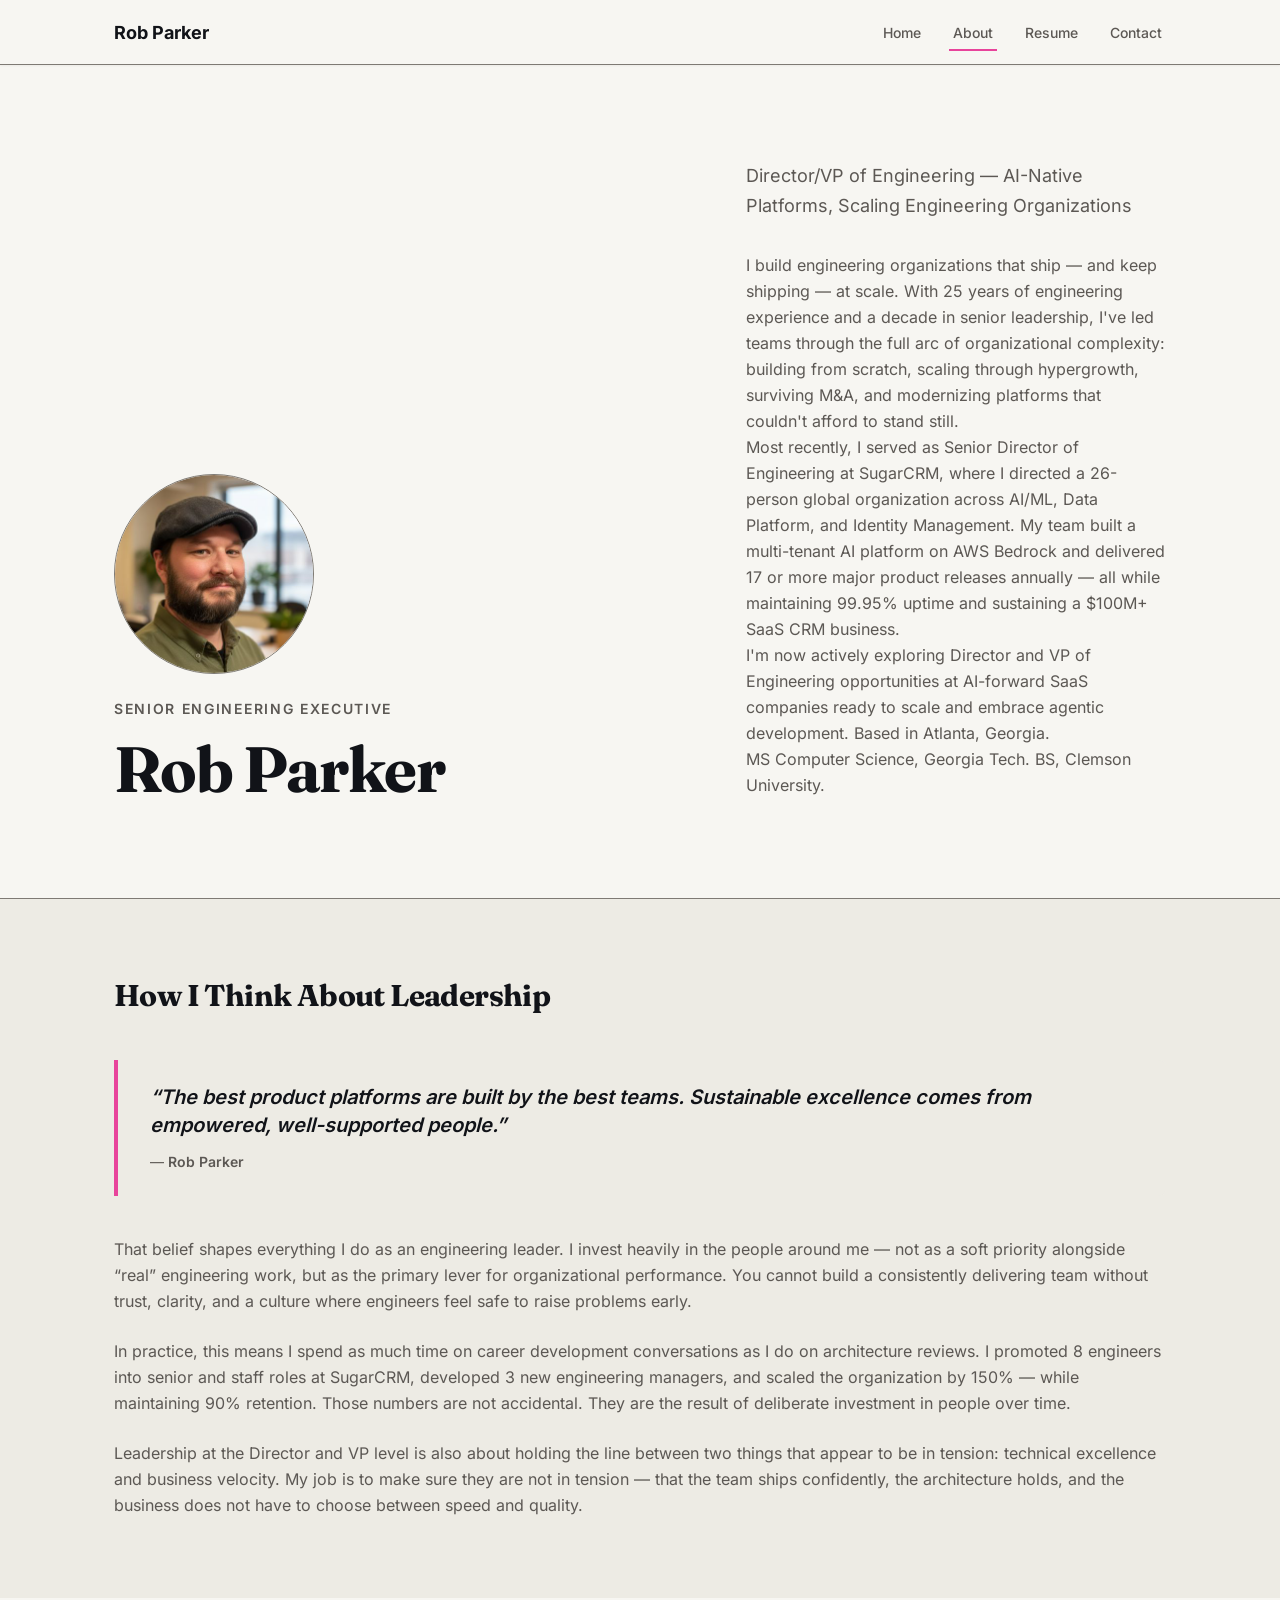
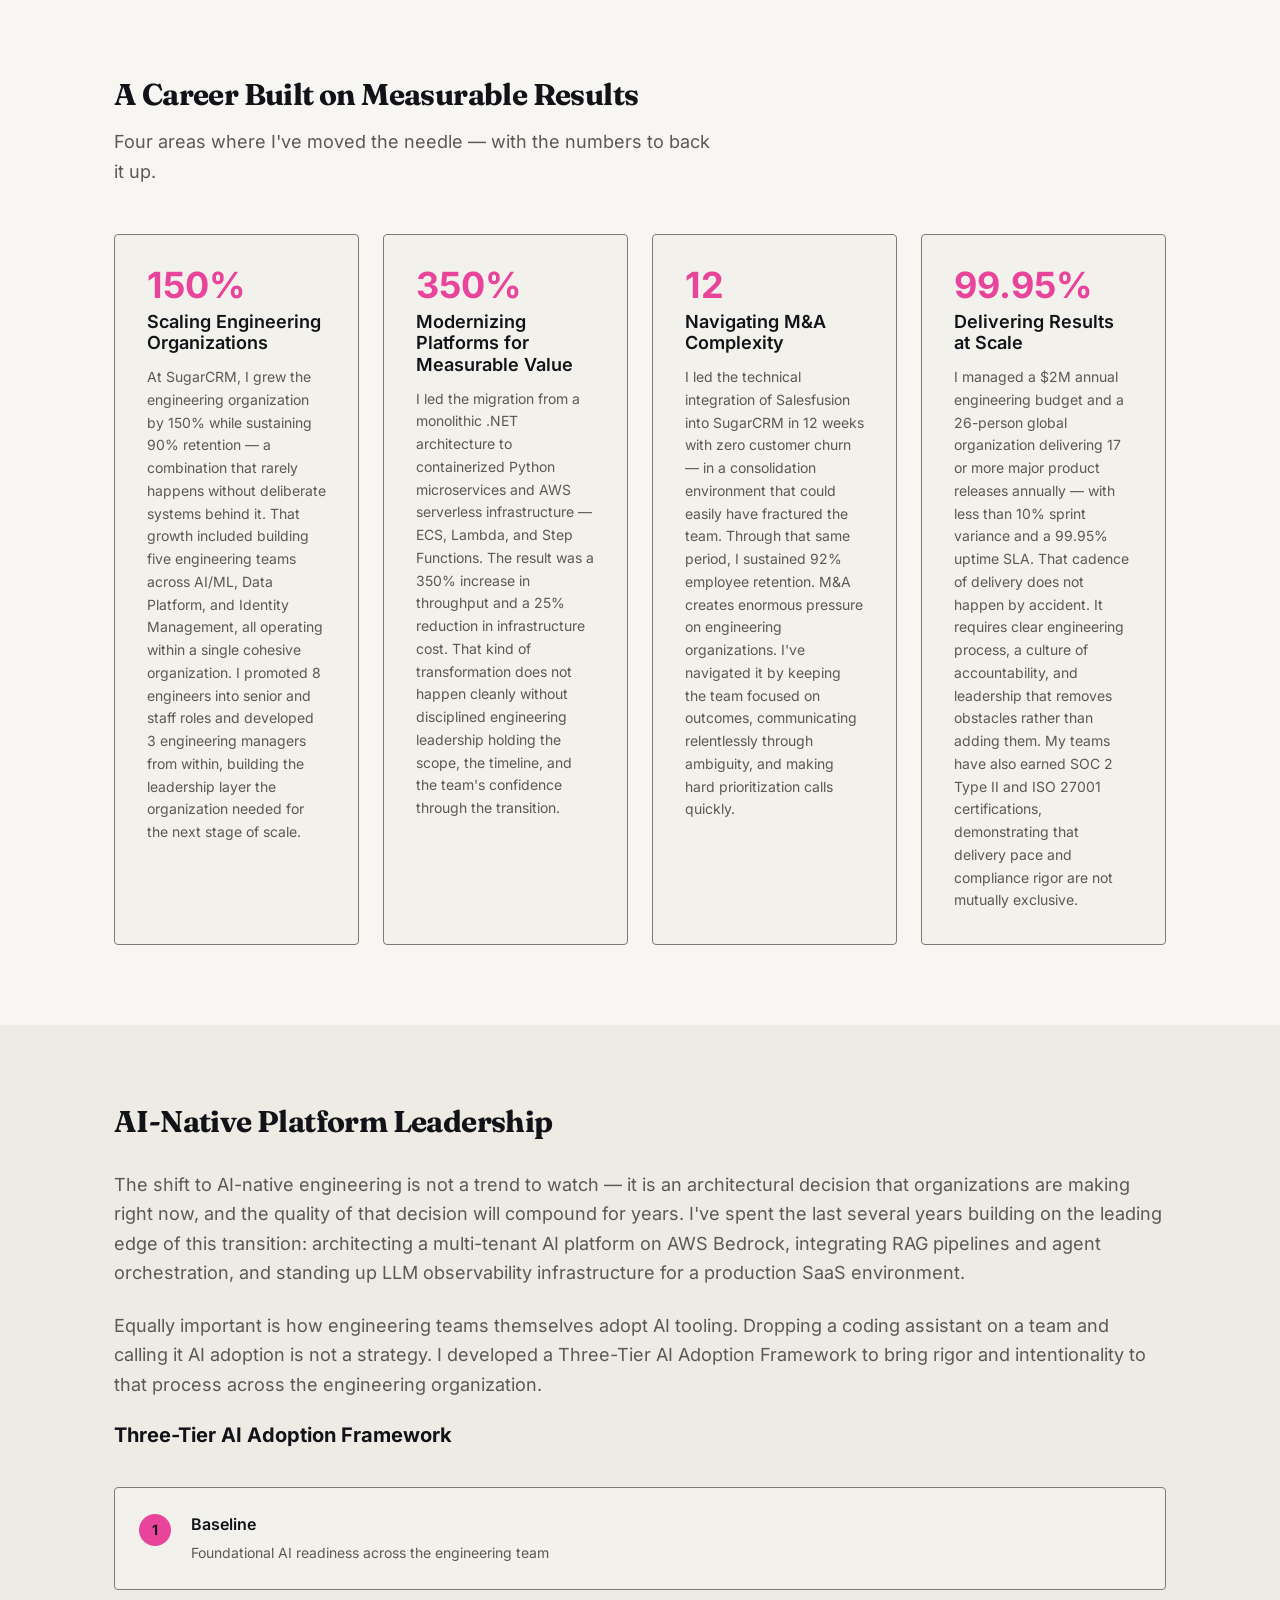
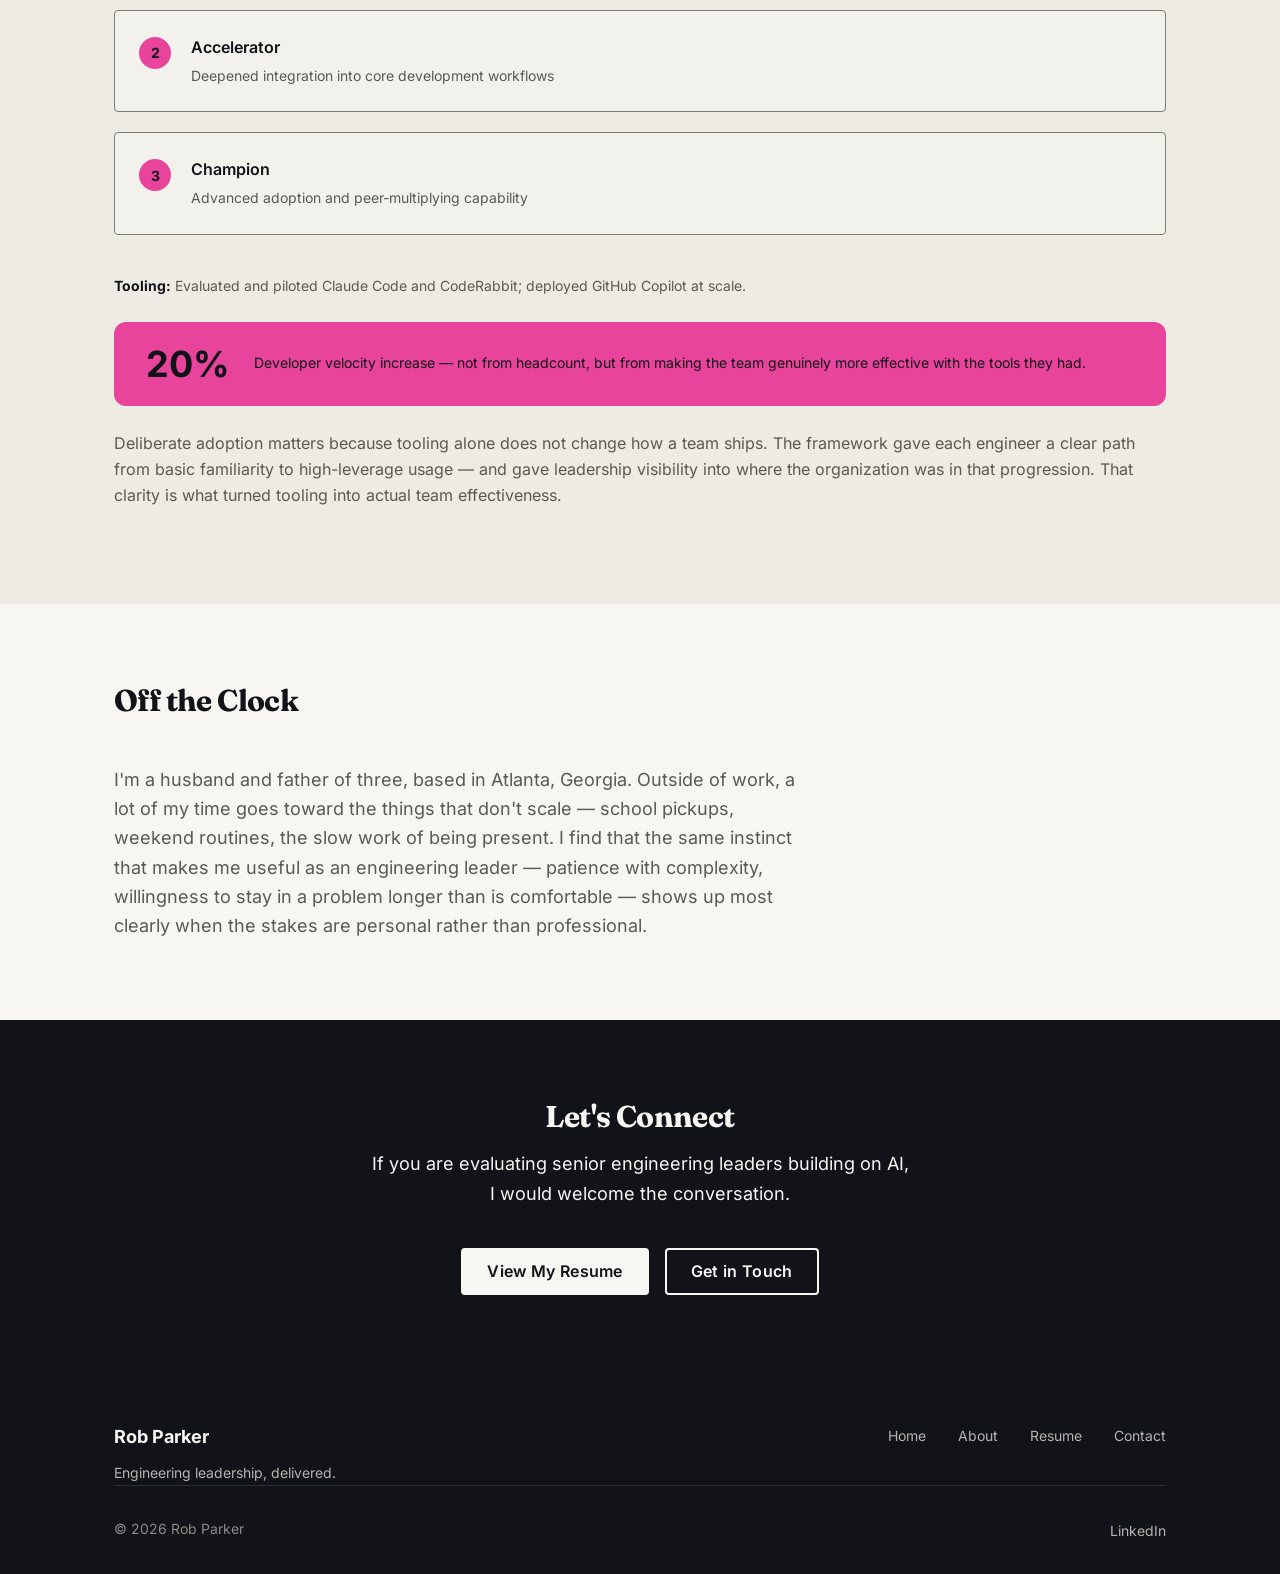
==== commit 150a97d2: "[SPEC-012] R1+R2+R3 implementation — testimonials, logo strip, education line R1 (testimonials) — in" ====
--- a/about.html
+++ b/about.html
@@ -110,6 +110,7 @@
                             <p>I build engineering organizations that ship — and keep shipping — at scale. With 25 years of engineering experience and a decade in senior leadership, I've led teams through the full arc of organizational complexity: building from scratch, scaling through hypergrowth, surviving M&amp;A, and modernizing platforms that couldn't afford to stand still.</p>
                             <p>Most recently, I served as Senior Director of Engineering at SugarCRM, where I directed a 26-person global organization across AI/ML, Data Platform, and Identity Management. My team built a multi-tenant AI platform on AWS Bedrock and delivered 17 or more major product releases annually — all while maintaining 99.95% uptime and sustaining a $100M+ SaaS CRM business.</p>
                             <p>I'm now actively exploring Director and VP of Engineering opportunities at AI-forward SaaS companies ready to scale and embrace agentic development. Based in Atlanta, Georgia.</p>
+                            <p>MS Computer Science, Georgia Tech. BS, Clemson University.</p>
                         </div>
                     </div>
 
--- a/css/style.css
+++ b/css/style.css
@@ -2316,3 +2316,126 @@
         transform: none;
     }
 }
+
+/* ==========================================================================
+   22. SPEC-012 — TESTIMONIALS GRID (Home, .section-alt band)
+   WHY: New primitive (.testimonials-grid + .testimonial), not an extension of
+   .philosophy-quote — that pattern is full-width single-quote with magenta-left
+   border; testimonials are a multi-card grid (IG-6).
+   ========================================================================== */
+
+.testimonials-grid {
+    display: grid;
+    grid-template-columns: 1fr;
+    gap: var(--space-6);
+}
+
+@media (min-width: 768px) {
+    .testimonials-grid {
+        grid-template-columns: repeat(2, 1fr);
+    }
+}
+
+@media (min-width: 1024px) {
+    .testimonials-grid {
+        grid-template-columns: repeat(3, 1fr);
+    }
+}
+
+/* WHY (IG-13): card chrome mirrors .highlight-card token-by-token (no class
+   extension because <blockquote> is the root, not <article>). */
+.testimonial {
+    background-color: var(--color-surface-elevated);
+    border: 1px solid var(--color-border-hairline);
+    border-radius: var(--border-radius-sm);
+    padding: var(--space-8);
+    margin: 0;
+}
+
+.testimonial p {
+    font-size: var(--font-size-lg);
+    font-weight: var(--font-weight-semibold);
+    line-height: var(--line-height-snug);
+    color: var(--text-color);
+    font-style: italic;
+    margin-bottom: var(--space-4);
+}
+
+.testimonial footer {
+    font-size: var(--font-size-sm);
+    color: var(--text-muted);
+    font-style: normal;
+}
+
+/* WHY (IG-3): extends the .philosophy-quote blockquote cite precedent at
+   style.css:1176 — speaker name renders as semibold, normal-style. */
+.testimonial cite {
+    font-style: normal;
+    font-weight: var(--font-weight-semibold);
+}
+
+/* ==========================================================================
+   23. SPEC-012 — LOGO STRIP (Home, cream .section band)
+   WHY: .logo-mono is a SIZING-ONLY placeholder class in SPEC-012 (Option A
+   ships color JPEGs as-is). Future "logo-strip polish" follow-on spec will
+   add monochrome treatment to .logo-mono without changing the markup. CSS
+   filter: grayscale was rejected because the seven JPEG sources have
+   inconsistent baked-in backgrounds (Cisco/SugarCRM/Radiant Systems are dark-fill;
+   athenahealth/M2SYS/Salesfusion are white-fill) — no filter combination
+   produces a unified strip from these sources (IG-11 / SPEC-012 AG-2).
+   ========================================================================== */
+
+.logos-strip {
+    display: flex;
+    flex-wrap: wrap;
+    align-items: center;
+    justify-content: center;
+    gap: var(--space-8) var(--space-10);
+    padding: var(--space-4) 0;
+    list-style: none;
+    margin: 0;
+}
+
+.logos-strip li {
+    display: flex;
+    align-items: center;
+    justify-content: center;
+    flex: 0 0 auto;
+}
+
+.logos-strip img {
+    max-height: 48px;
+    width: auto;
+    object-fit: contain;
+}
+
+.logo-mono {
+    /* Sizing-only — no monochrome treatment in SPEC-012. */
+}
+
+/* Tablet (768px–1023px): row reflows to ~4 per row */
+@media (min-width: 768px) and (max-width: 1023px) {
+    .logos-strip {
+        gap: var(--space-6) var(--space-8);
+    }
+    .logos-strip li {
+        flex-basis: calc(25% - var(--space-8));
+        max-width: 160px;
+    }
+}
+
+/* Desktop (≥1024px): all 7 logos in a single row */
+@media (min-width: 1024px) {
+    .logos-strip {
+        flex-wrap: nowrap;
+        justify-content: space-between;
+        gap: var(--space-8);
+    }
+    .logos-strip li {
+        flex: 1 1 0;
+        max-width: 140px;
+    }
+    .logos-strip img {
+        max-width: 100%;
+    }
+}
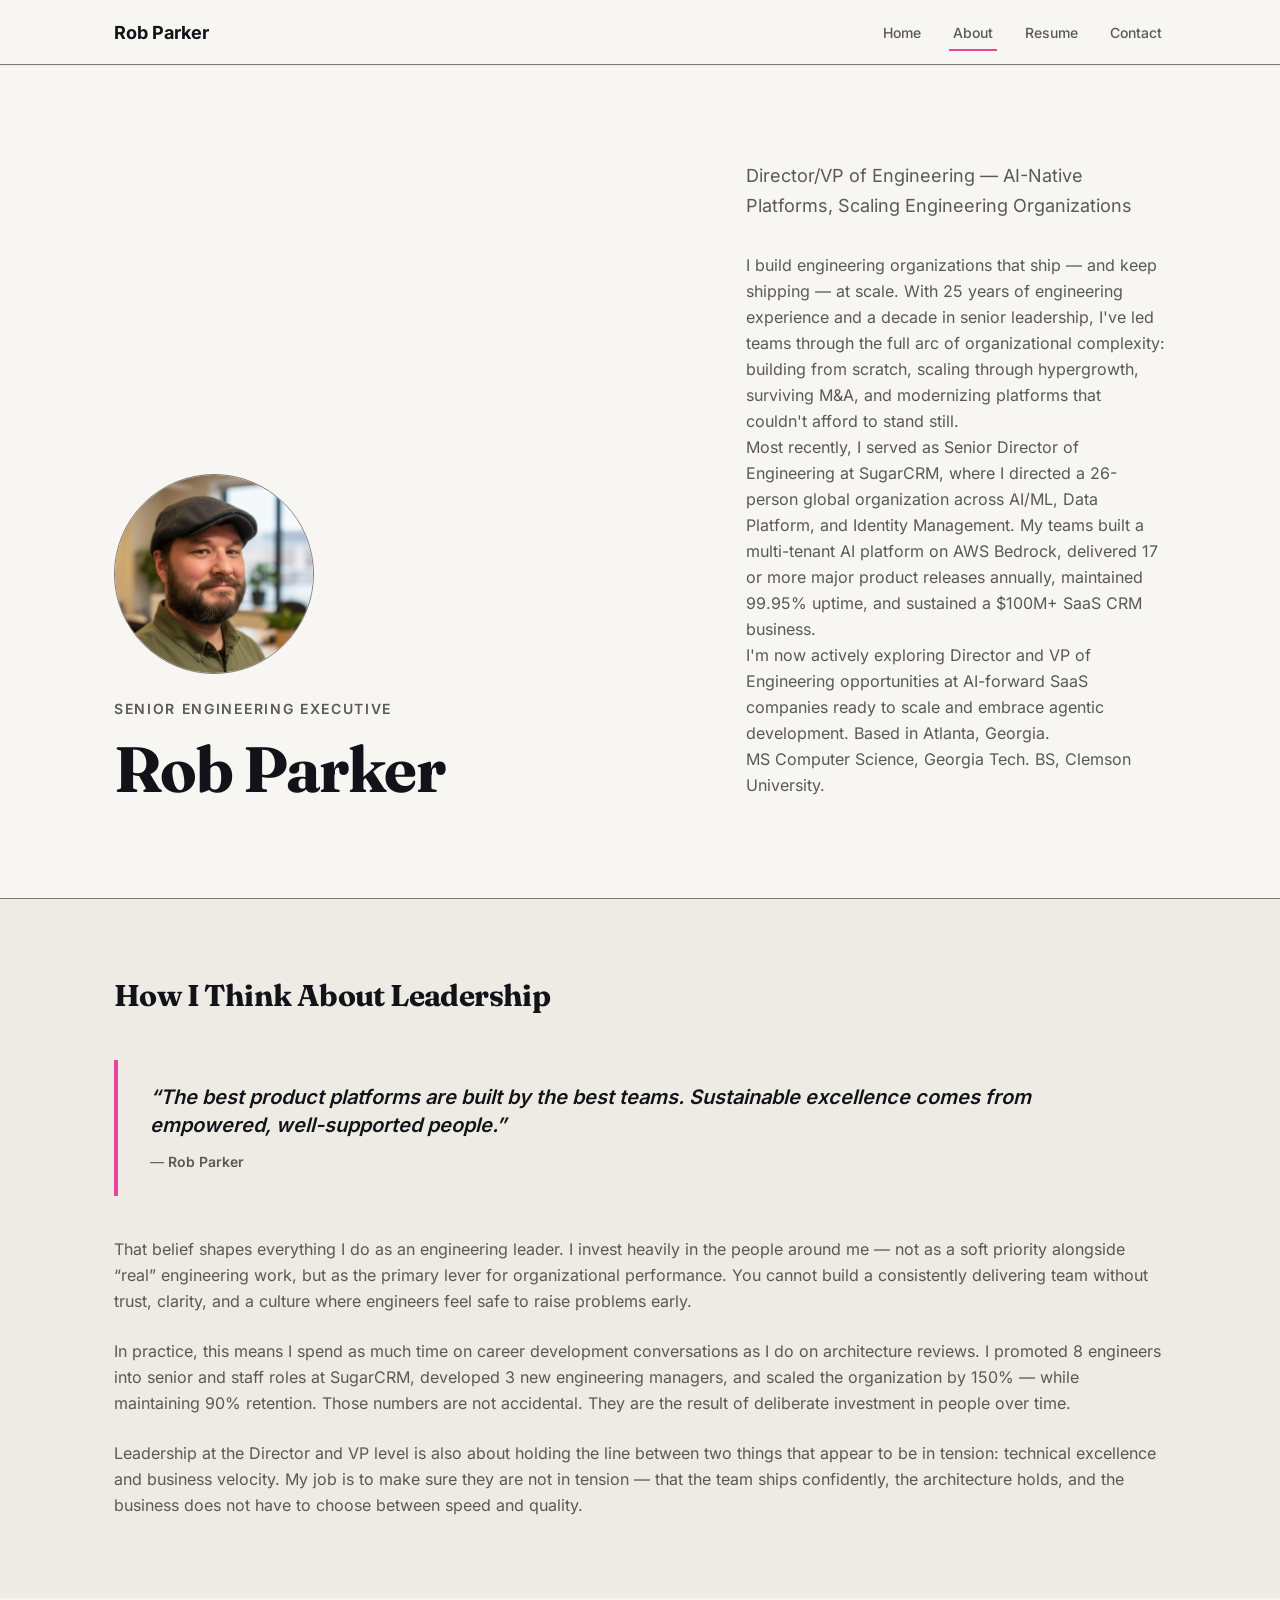
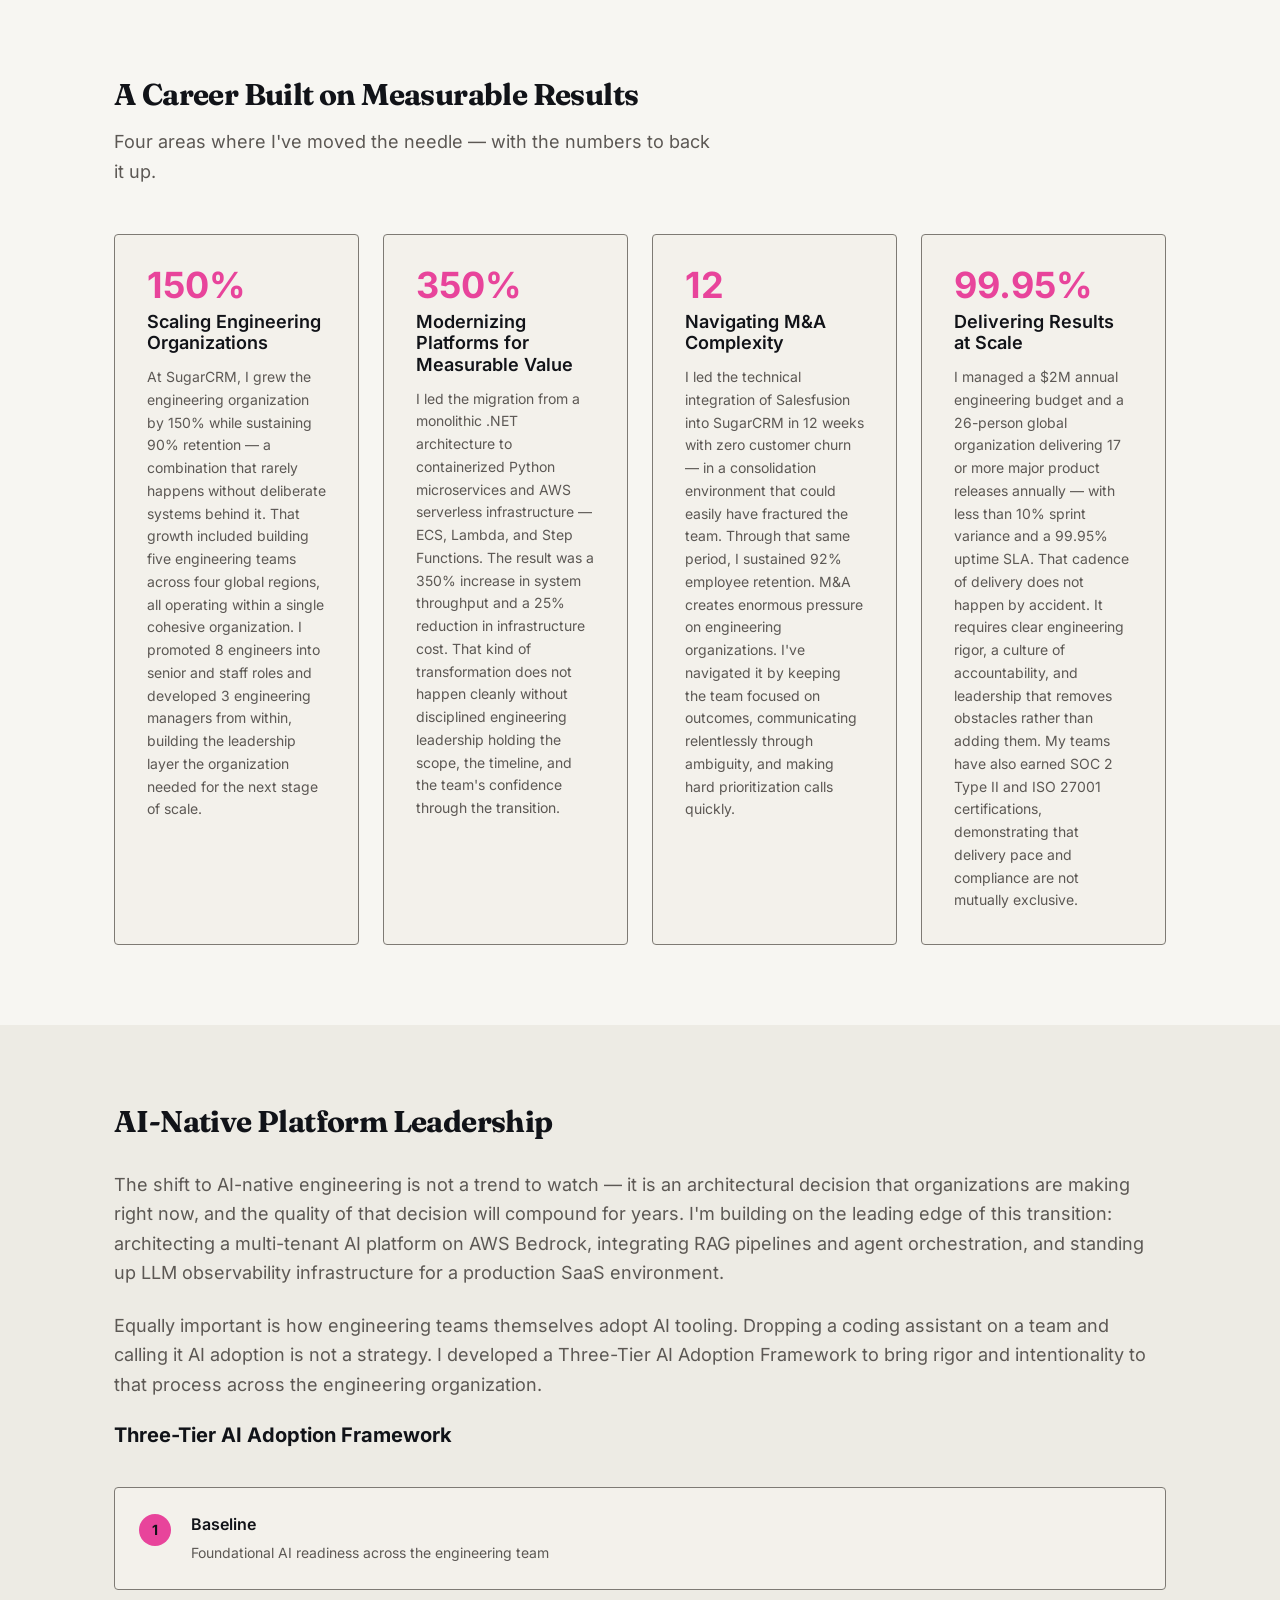
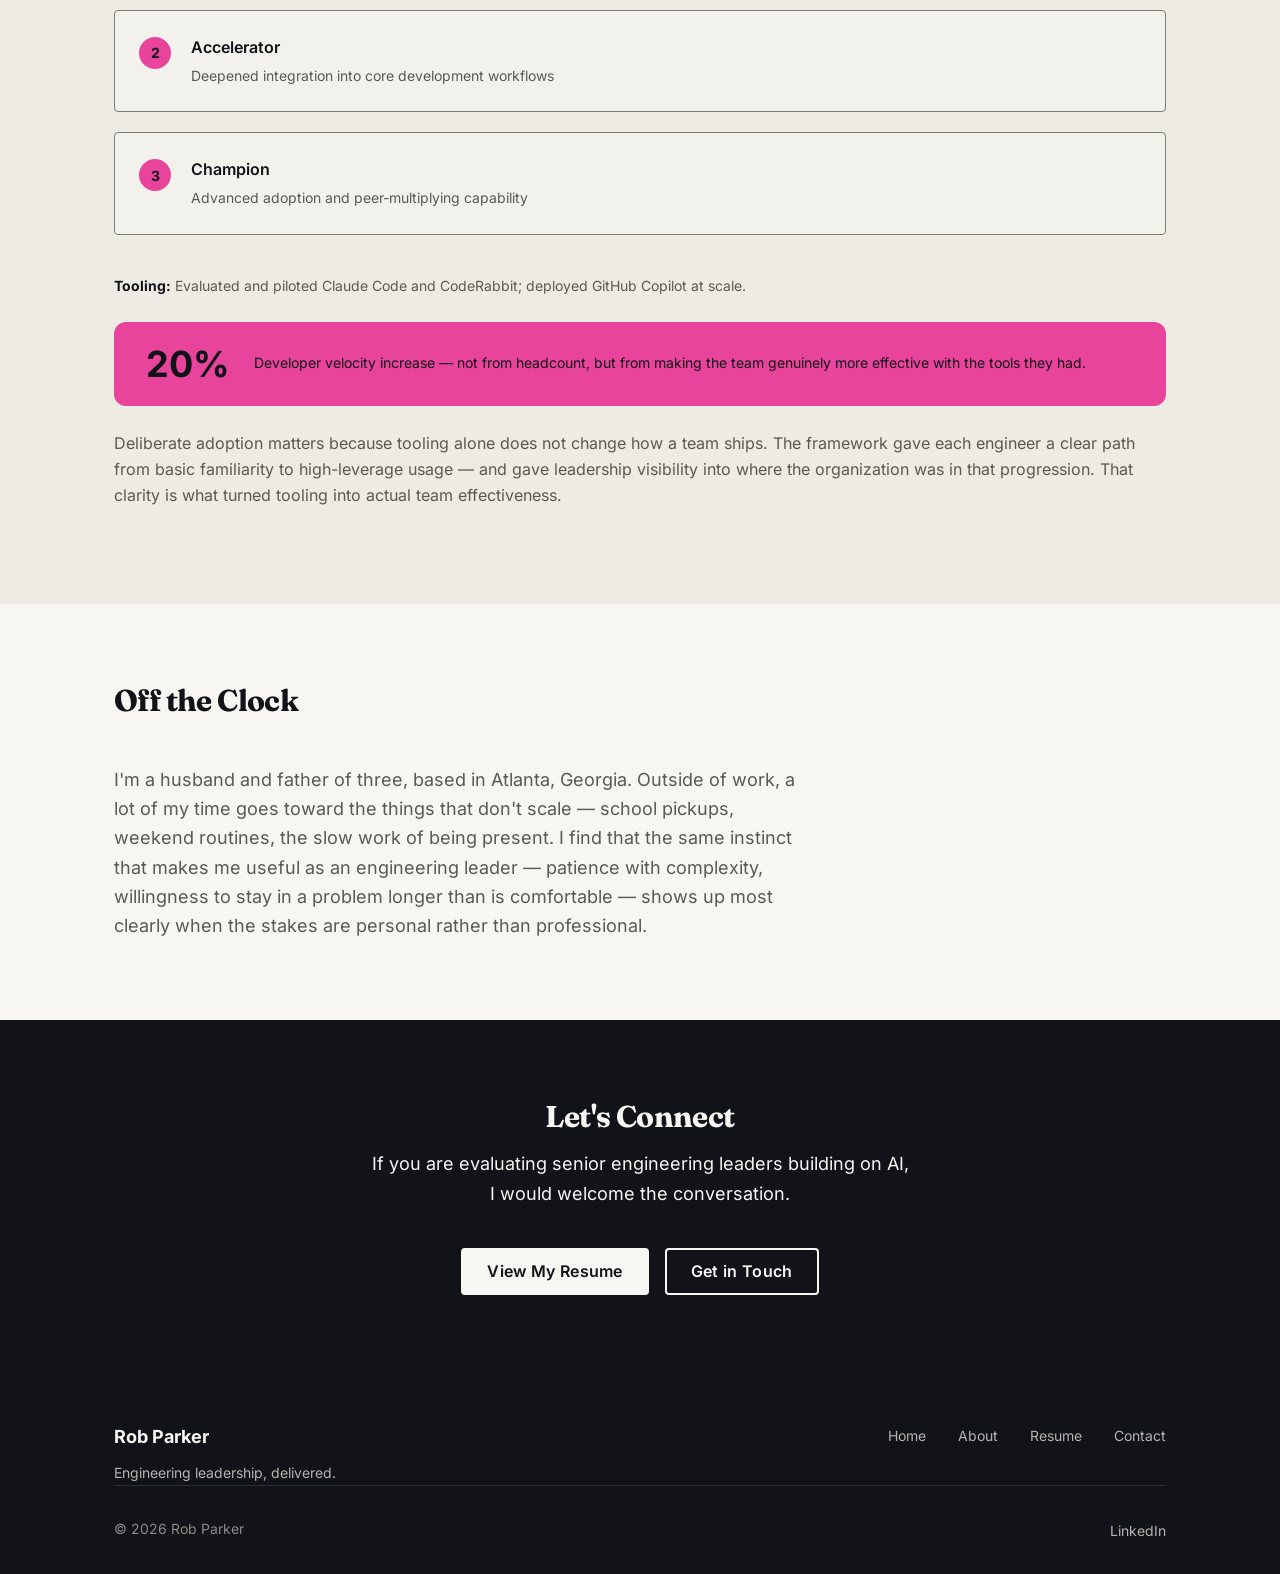
==== commit 81423b56: "Minor cleanup of wording" ====
--- a/about.html
+++ b/about.html
@@ -5,19 +5,58 @@
     <meta name="viewport" content="width=device-width, initial-scale=1.0">
 
     <!-- SEO -->
-    <title>About Rob Parker — Senior Engineering Executive</title>
-    <meta name="description" content="Senior engineering executive with 25+ years of experience building AI-native platforms and scaling high-performing engineering teams. Atlanta, GA.">
+    <title>About Rob Parker — Engineering Executive, AI Platforms, Atlanta</title>
+    <meta name="description" content="Rob Parker builds AI-native engineering organizations at scale. 25+ years experience, 10+ in leadership. Atlanta-based; targeting Director, VP, and CTO roles.">
+
+    <!-- WHY (SPEC-013 R8): canonical added per SEO foundation; mirrors the resume/contact/advisory pattern. -->
+    <link rel="canonical" href="https://www.robcparker.com/about.html">
 
     <!-- Open Graph -->
     <meta property="og:type" content="website">
     <!-- WHY (S-1): og:url must be absolute — same rationale as og:image (IG-6).
          Relative paths aren't resolved by social crawlers. -->
     <meta property="og:url" content="https://www.robcparker.com/about.html">
-    <meta property="og:title" content="About Rob Parker — Senior Engineering Executive">
-    <meta property="og:description" content="Rob Parker leads AI-native engineering organizations at scale. 25+ years of experience, 10+ years in leadership. Targeting Director/VP roles at AI-forward SaaS companies.">
-    <!-- WHY (IG-6): og:image must be an absolute URL — relative paths are not
-         resolved by social crawlers (Open Graph protocol requirement). -->
-    <meta property="og:image" content="https://www.robcparker.com/images/rob-parker-headshot@2x.jpg">
+    <meta property="og:title" content="About Rob Parker — Engineering Executive, AI Platforms, Atlanta">
+    <meta property="og:description" content="Rob Parker builds AI-native engineering organizations at scale. 25+ years experience, 10+ in leadership. Atlanta-based; targeting Director, VP, and CTO roles.">
+    <!-- WHY (SPEC-013 R3): branded 1200×630 OG card replaces the headshot reuse — squares crop badly as summary_large_image. -->
+    <meta property="og:image" content="https://www.robcparker.com/images/og/og-card.png">
+    <meta property="og:image:width" content="1200">
+    <meta property="og:image:height" content="630">
+    <meta property="og:image:alt" content="Rob Parker — Senior Engineering Executive, AI Platforms, Atlanta — 25+ Years">
+
+    <!-- Twitter Card (SPEC-013 R4) -->
+    <meta name="twitter:card" content="summary_large_image">
+    <meta name="twitter:title" content="About Rob Parker — Engineering Executive, AI Platforms, Atlanta">
+    <meta name="twitter:description" content="Rob Parker builds AI-native engineering organizations at scale. 25+ years experience, 10+ in leadership. Atlanta-based; targeting Director, VP, and CTO roles.">
+    <meta name="twitter:image" content="https://www.robcparker.com/images/og/og-card.png">
+    <meta name="twitter:image:alt" content="Rob Parker — Senior Engineering Executive, AI Platforms, Atlanta — 25+ Years">
+
+    <!-- WHY (SPEC-013 R5): Person schema disambiguates Rob from other Rob Parkers via sameAs LinkedIn signal.
+         Block is byte-identical across all five pages; Person.url is the homepage canonical (not the per-page URL). -->
+    <script type="application/ld+json">
+    {
+      "@context": "https://schema.org",
+      "@type": "Person",
+      "name": "Rob Parker",
+      "jobTitle": "Senior Engineering Executive",
+      "description": "Senior engineering executive with 25+ years of experience building AI-native platforms and scaling high-performing teams.",
+      "image": "https://www.robcparker.com/images/rob-parker-headshot@2x.jpg",
+      "url": "https://www.robcparker.com/",
+      "address": {
+        "@type": "PostalAddress",
+        "addressLocality": "Atlanta",
+        "addressRegion": "GA",
+        "addressCountry": "US"
+      },
+      "alumniOf": [
+        { "@type": "CollegeOrUniversity", "name": "Georgia Institute of Technology" },
+        { "@type": "CollegeOrUniversity", "name": "Clemson University" }
+      ],
+      "sameAs": [
+        "https://www.linkedin.com/in/robcparker/"
+      ]
+    }
+    </script>
 
     <!-- WHY: noindex removed — this is a real, fully-built page (SPEC-002 IG-11).
          The placeholder version had noindex to prevent thin content from being indexed. -->
@@ -108,7 +147,7 @@
                         <p class="hero-subheadline">Director/VP of Engineering — AI-Native Platforms, Scaling Engineering Organizations</p>
                         <div class="hero-bio">
                             <p>I build engineering organizations that ship — and keep shipping — at scale. With 25 years of engineering experience and a decade in senior leadership, I've led teams through the full arc of organizational complexity: building from scratch, scaling through hypergrowth, surviving M&amp;A, and modernizing platforms that couldn't afford to stand still.</p>
-                            <p>Most recently, I served as Senior Director of Engineering at SugarCRM, where I directed a 26-person global organization across AI/ML, Data Platform, and Identity Management. My team built a multi-tenant AI platform on AWS Bedrock and delivered 17 or more major product releases annually — all while maintaining 99.95% uptime and sustaining a $100M+ SaaS CRM business.</p>
+                            <p>Most recently, I served as Senior Director of Engineering at SugarCRM, where I directed a 26-person global organization across AI/ML, Data Platform, and Identity Management. My teams built a multi-tenant AI platform on AWS Bedrock, delivered 17 or more major product releases annually, maintained 99.95% uptime, and sustained a $100M+ SaaS CRM business.</p>
                             <p>I'm now actively exploring Director and VP of Engineering opportunities at AI-forward SaaS companies ready to scale and embrace agentic development. Based in Atlanta, Georgia.</p>
                             <p>MS Computer Science, Georgia Tech. BS, Clemson University.</p>
                         </div>
@@ -156,13 +195,13 @@
                     <article class="highlight-card">
                         <div class="highlight-metric" role="img" aria-label="150 percent">150%</div>
                         <h3 class="highlight-label">Scaling Engineering Organizations</h3>
-                        <p class="highlight-desc">At SugarCRM, I grew the engineering organization by 150% while sustaining 90% retention — a combination that rarely happens without deliberate systems behind it. That growth included building five engineering teams across AI/ML, Data Platform, and Identity Management, all operating within a single cohesive organization. I promoted 8 engineers into senior and staff roles and developed 3 engineering managers from within, building the leadership layer the organization needed for the next stage of scale.</p>
+                        <p class="highlight-desc">At SugarCRM, I grew the engineering organization by 150% while sustaining 90% retention — a combination that rarely happens without deliberate systems behind it. That growth included building five engineering teams across four global regions, all operating within a single cohesive organization. I promoted 8 engineers into senior and staff roles and developed 3 engineering managers from within, building the leadership layer the organization needed for the next stage of scale.</p>
                     </article>
 
                     <article class="highlight-card">
                         <div class="highlight-metric" role="img" aria-label="350 percent">350%</div>
                         <h3 class="highlight-label">Modernizing Platforms for Measurable Value</h3>
-                        <p class="highlight-desc">I led the migration from a monolithic .NET architecture to containerized Python microservices and AWS serverless infrastructure — ECS, Lambda, and Step Functions. The result was a 350% increase in throughput and a 25% reduction in infrastructure cost. That kind of transformation does not happen cleanly without disciplined engineering leadership holding the scope, the timeline, and the team's confidence through the transition.</p>
+                        <p class="highlight-desc">I led the migration from a monolithic .NET architecture to containerized Python microservices and AWS serverless infrastructure — ECS, Lambda, and Step Functions. The result was a 350% increase in system throughput and a 25% reduction in infrastructure cost. That kind of transformation does not happen cleanly without disciplined engineering leadership holding the scope, the timeline, and the team's confidence through the transition.</p>
                     </article>
 
                     <article class="highlight-card">
@@ -174,7 +213,7 @@
                     <article class="highlight-card">
                         <div class="highlight-metric" role="img" aria-label="99.95 percent uptime">99.95%</div>
                         <h3 class="highlight-label">Delivering Results at Scale</h3>
-                        <p class="highlight-desc">I managed a $2M annual engineering budget and a 26-person global organization delivering 17 or more major product releases annually — with less than 10% sprint variance and a 99.95% uptime SLA. That cadence of delivery does not happen by accident. It requires clear engineering process, a culture of accountability, and leadership that removes obstacles rather than adding them. My teams have also earned SOC 2 Type II and ISO 27001 certifications, demonstrating that delivery pace and compliance rigor are not mutually exclusive.</p>
+                        <p class="highlight-desc">I managed a $2M annual engineering budget and a 26-person global organization delivering 17 or more major product releases annually — with less than 10% sprint variance and a 99.95% uptime SLA. That cadence of delivery does not happen by accident. It requires clear engineering rigor, a culture of accountability, and leadership that removes obstacles rather than adding them. My teams have also earned SOC 2 Type II and ISO 27001 certifications, demonstrating that delivery pace and compliance are not mutually exclusive.</p>
                     </article>
 
                 </div>
@@ -192,7 +231,7 @@
                 <h2 id="ai-heading" class="section-heading-standalone">AI-Native Platform Leadership</h2>
 
                 <div class="ai-framework-intro">
-                    <p>The shift to AI-native engineering is not a trend to watch — it is an architectural decision that organizations are making right now, and the quality of that decision will compound for years. I've spent the last several years building on the leading edge of this transition: architecting a multi-tenant AI platform on AWS Bedrock, integrating RAG pipelines and agent orchestration, and standing up LLM observability infrastructure for a production SaaS environment.</p>
+                    <p>The shift to AI-native engineering is not a trend to watch — it is an architectural decision that organizations are making right now, and the quality of that decision will compound for years. I'm building on the leading edge of this transition: architecting a multi-tenant AI platform on AWS Bedrock, integrating RAG pipelines and agent orchestration, and standing up LLM observability infrastructure for a production SaaS environment.</p>
                     <p>Equally important is how engineering teams themselves adopt AI tooling. Dropping a coding assistant on a team and calling it AI adoption is not a strategy. I developed a Three-Tier AI Adoption Framework to bring rigor and intentionality to that process across the engineering organization.</p>
                 </div>
 
--- a/css/style.css
+++ b/css/style.css
@@ -1946,7 +1946,8 @@
 }
 
 .form-input,
-.form-textarea {
+.form-textarea,
+.form-select {
     width: 100%;
     padding: var(--space-3) var(--space-4);
     font-size: var(--font-size-base);
@@ -1962,7 +1963,8 @@
 }
 
 .form-input:focus,
-.form-textarea:focus {
+.form-textarea:focus,
+.form-select:focus {
     outline: none;
     border-color: var(--color-magenta);
     box-shadow: 0 0 0 3px rgb(232 68 155 / 0.15);
@@ -1974,9 +1976,19 @@
    WHY (SPEC-008 R3.6 / QA-B1): Magenta is the sole accent and error-signal
    color in the SPEC-008 palette — there is no separate red. */
 .form-input[aria-invalid="true"],
-.form-textarea[aria-invalid="true"] {
+.form-textarea[aria-invalid="true"],
+.form-select[aria-invalid="true"] {
     border-color: var(--color-magenta);
     box-shadow: 0 0 0 3px rgb(232 68 155 / 0.15);
+}
+
+/* WHY (SPEC-014 R5): .form-select inherits .form-input visual treatment above.
+   appearance:auto is declared defensively in case a future reset removes the
+   native dropdown chrome; cursor:pointer matches the affordance of a clickable
+   control. No custom dropdown — native OS dropdown is touch-friendly by default. */
+.form-select {
+    appearance: auto;
+    cursor: pointer;
 }
 
 .form-textarea {
@@ -2374,68 +2386,3 @@
     font-weight: var(--font-weight-semibold);
 }
 
-/* ==========================================================================
-   23. SPEC-012 — LOGO STRIP (Home, cream .section band)
-   WHY: .logo-mono is a SIZING-ONLY placeholder class in SPEC-012 (Option A
-   ships color JPEGs as-is). Future "logo-strip polish" follow-on spec will
-   add monochrome treatment to .logo-mono without changing the markup. CSS
-   filter: grayscale was rejected because the seven JPEG sources have
-   inconsistent baked-in backgrounds (Cisco/SugarCRM/Radiant Systems are dark-fill;
-   athenahealth/M2SYS/Salesfusion are white-fill) — no filter combination
-   produces a unified strip from these sources (IG-11 / SPEC-012 AG-2).
-   ========================================================================== */
-
-.logos-strip {
-    display: flex;
-    flex-wrap: wrap;
-    align-items: center;
-    justify-content: center;
-    gap: var(--space-8) var(--space-10);
-    padding: var(--space-4) 0;
-    list-style: none;
-    margin: 0;
-}
-
-.logos-strip li {
-    display: flex;
-    align-items: center;
-    justify-content: center;
-    flex: 0 0 auto;
-}
-
-.logos-strip img {
-    max-height: 48px;
-    width: auto;
-    object-fit: contain;
-}
-
-.logo-mono {
-    /* Sizing-only — no monochrome treatment in SPEC-012. */
-}
-
-/* Tablet (768px–1023px): row reflows to ~4 per row */
-@media (min-width: 768px) and (max-width: 1023px) {
-    .logos-strip {
-        gap: var(--space-6) var(--space-8);
-    }
-    .logos-strip li {
-        flex-basis: calc(25% - var(--space-8));
-        max-width: 160px;
-    }
-}
-
-/* Desktop (≥1024px): all 7 logos in a single row */
-@media (min-width: 1024px) {
-    .logos-strip {
-        flex-wrap: nowrap;
-        justify-content: space-between;
-        gap: var(--space-8);
-    }
-    .logos-strip li {
-        flex: 1 1 0;
-        max-width: 140px;
-    }
-    .logos-strip img {
-        max-width: 100%;
-    }
-}
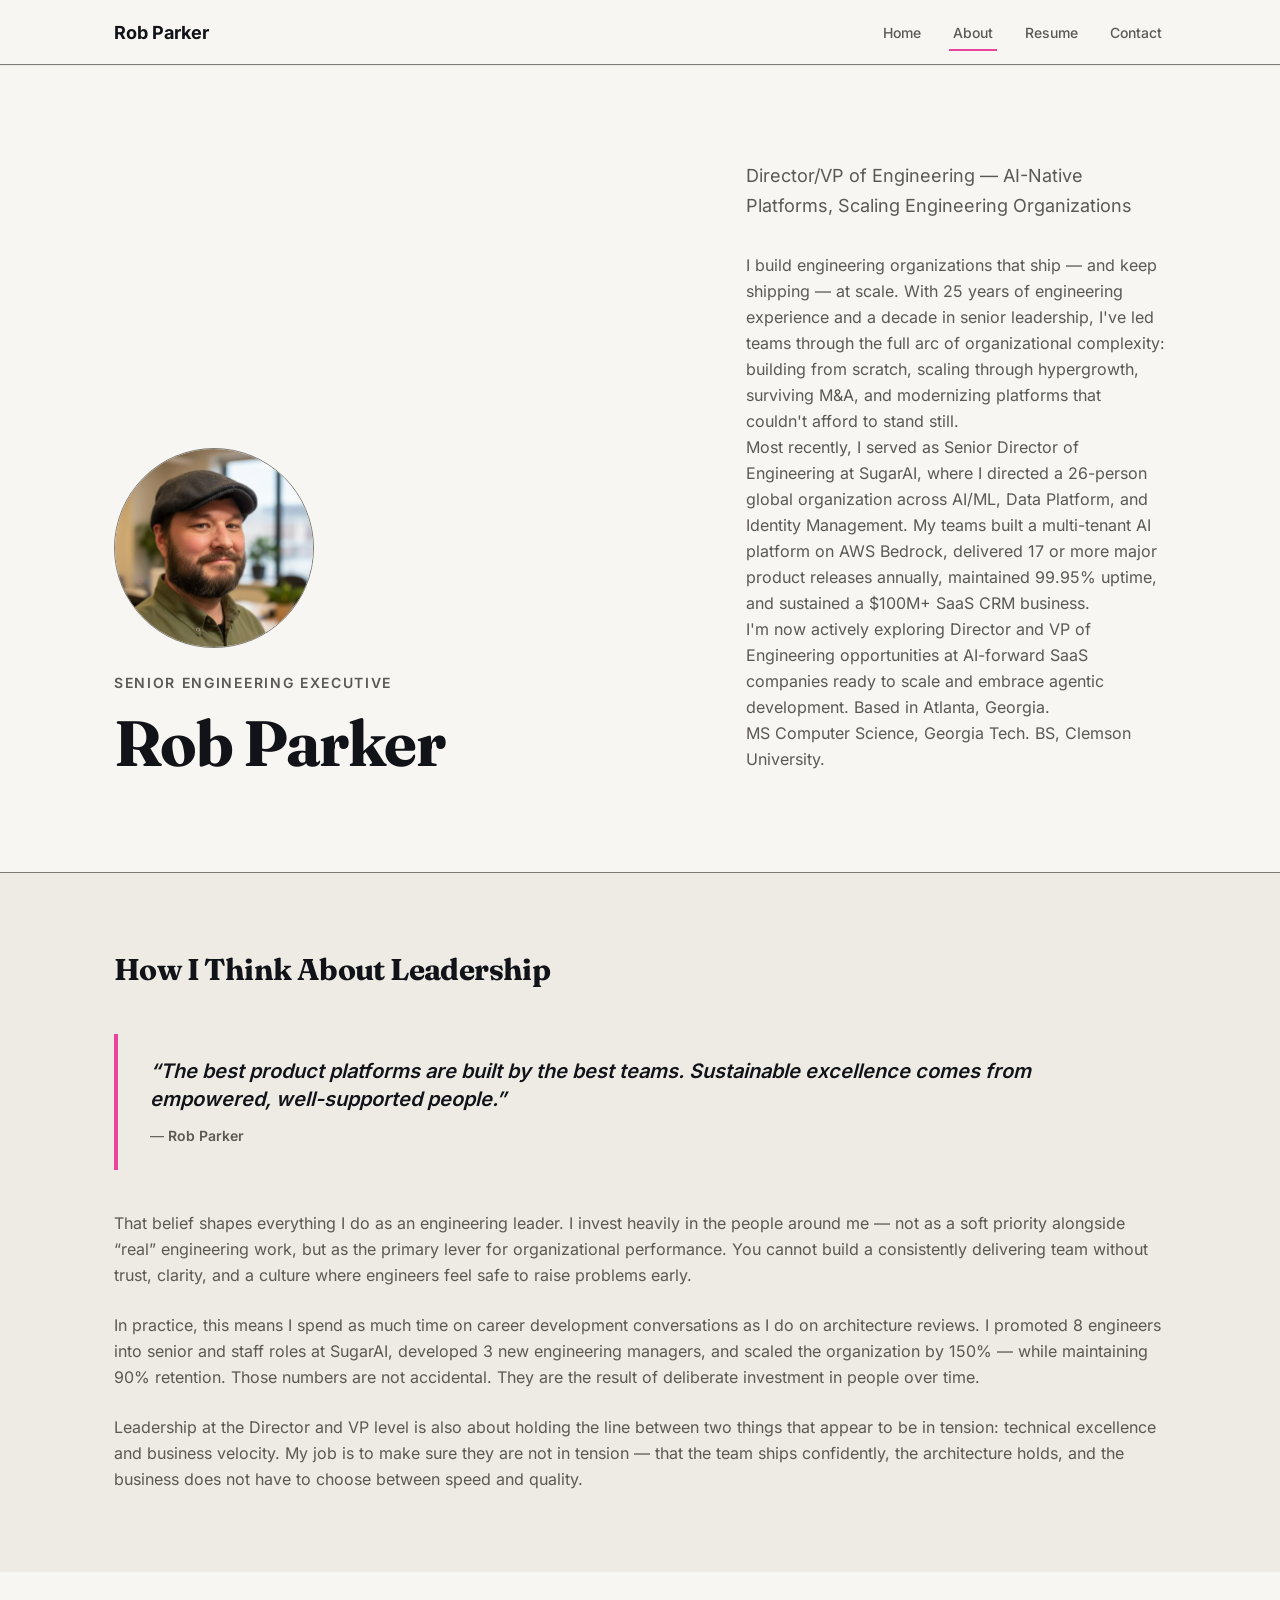
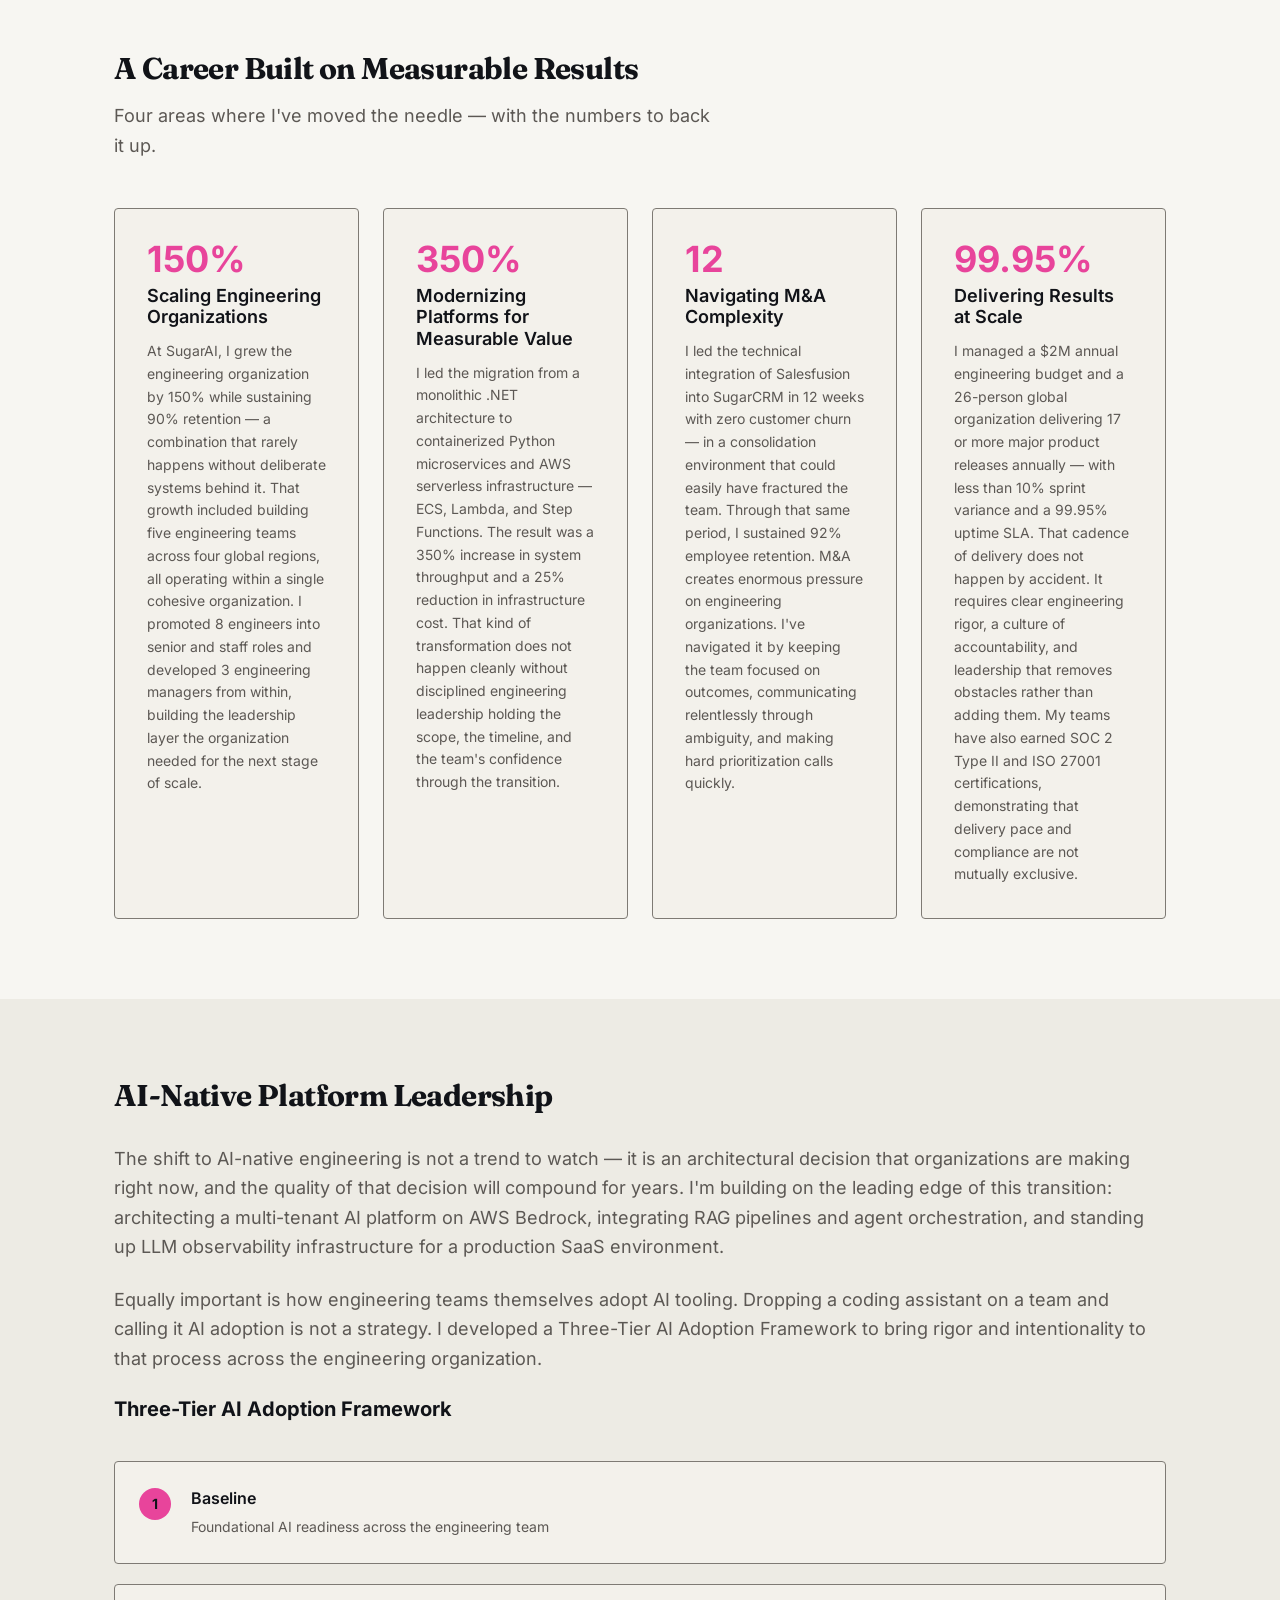
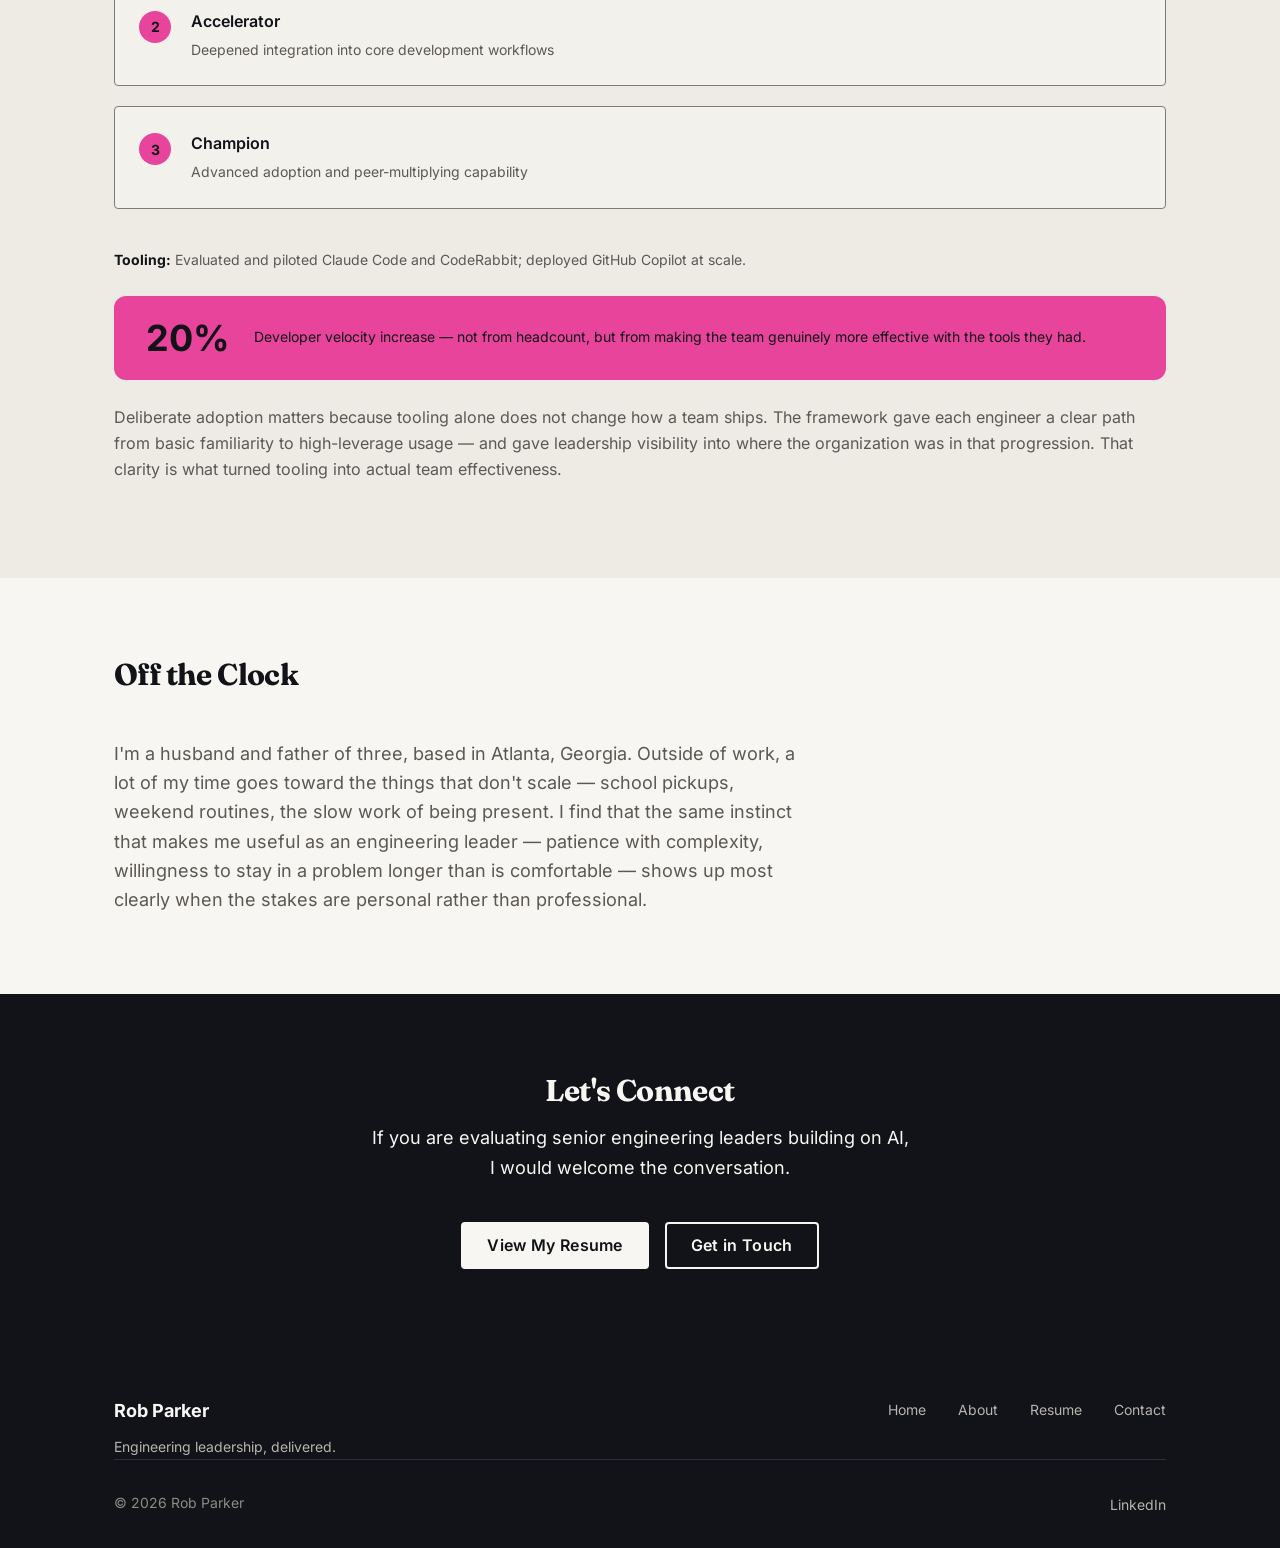
==== commit c328f8a5: "[SPEC-015] R2+R3+R4+R5+R6+R7 — SugarCRM → SugarAI rebrand Updates the public site to reflect SugarCR" ====
--- a/about.html
+++ b/about.html
@@ -147,7 +147,7 @@
                         <p class="hero-subheadline">Director/VP of Engineering — AI-Native Platforms, Scaling Engineering Organizations</p>
                         <div class="hero-bio">
                             <p>I build engineering organizations that ship — and keep shipping — at scale. With 25 years of engineering experience and a decade in senior leadership, I've led teams through the full arc of organizational complexity: building from scratch, scaling through hypergrowth, surviving M&amp;A, and modernizing platforms that couldn't afford to stand still.</p>
-                            <p>Most recently, I served as Senior Director of Engineering at SugarCRM, where I directed a 26-person global organization across AI/ML, Data Platform, and Identity Management. My teams built a multi-tenant AI platform on AWS Bedrock, delivered 17 or more major product releases annually, maintained 99.95% uptime, and sustained a $100M+ SaaS CRM business.</p>
+                            <p>Most recently, I served as Senior Director of Engineering at SugarAI, where I directed a 26-person global organization across AI/ML, Data Platform, and Identity Management. My teams built a multi-tenant AI platform on AWS Bedrock, delivered 17 or more major product releases annually, maintained 99.95% uptime, and sustained a $100M+ SaaS CRM business.</p>
                             <p>I'm now actively exploring Director and VP of Engineering opportunities at AI-forward SaaS companies ready to scale and embrace agentic development. Based in Atlanta, Georgia.</p>
                             <p>MS Computer Science, Georgia Tech. BS, Clemson University.</p>
                         </div>
@@ -175,7 +175,7 @@
 
                 <div class="philosophy-body">
                     <p>That belief shapes everything I do as an engineering leader. I invest heavily in the people around me — not as a soft priority alongside &ldquo;real&rdquo; engineering work, but as the primary lever for organizational performance. You cannot build a consistently delivering team without trust, clarity, and a culture where engineers feel safe to raise problems early.</p>
-                    <p>In practice, this means I spend as much time on career development conversations as I do on architecture reviews. I promoted 8 engineers into senior and staff roles at SugarCRM, developed 3 new engineering managers, and scaled the organization by 150% — while maintaining 90% retention. Those numbers are not accidental. They are the result of deliberate investment in people over time.</p>
+                    <p>In practice, this means I spend as much time on career development conversations as I do on architecture reviews. I promoted 8 engineers into senior and staff roles at SugarAI, developed 3 new engineering managers, and scaled the organization by 150% — while maintaining 90% retention. Those numbers are not accidental. They are the result of deliberate investment in people over time.</p>
                     <p>Leadership at the Director and VP level is also about holding the line between two things that appear to be in tension: technical excellence and business velocity. My job is to make sure they are not in tension — that the team ships confidently, the architecture holds, and the business does not have to choose between speed and quality.</p>
                 </div>
             </div>
@@ -195,7 +195,7 @@
                     <article class="highlight-card">
                         <div class="highlight-metric" role="img" aria-label="150 percent">150%</div>
                         <h3 class="highlight-label">Scaling Engineering Organizations</h3>
-                        <p class="highlight-desc">At SugarCRM, I grew the engineering organization by 150% while sustaining 90% retention — a combination that rarely happens without deliberate systems behind it. That growth included building five engineering teams across four global regions, all operating within a single cohesive organization. I promoted 8 engineers into senior and staff roles and developed 3 engineering managers from within, building the leadership layer the organization needed for the next stage of scale.</p>
+                        <p class="highlight-desc">At SugarAI, I grew the engineering organization by 150% while sustaining 90% retention — a combination that rarely happens without deliberate systems behind it. That growth included building five engineering teams across four global regions, all operating within a single cohesive organization. I promoted 8 engineers into senior and staff roles and developed 3 engineering managers from within, building the leadership layer the organization needed for the next stage of scale.</p>
                     </article>
 
                     <article class="highlight-card">
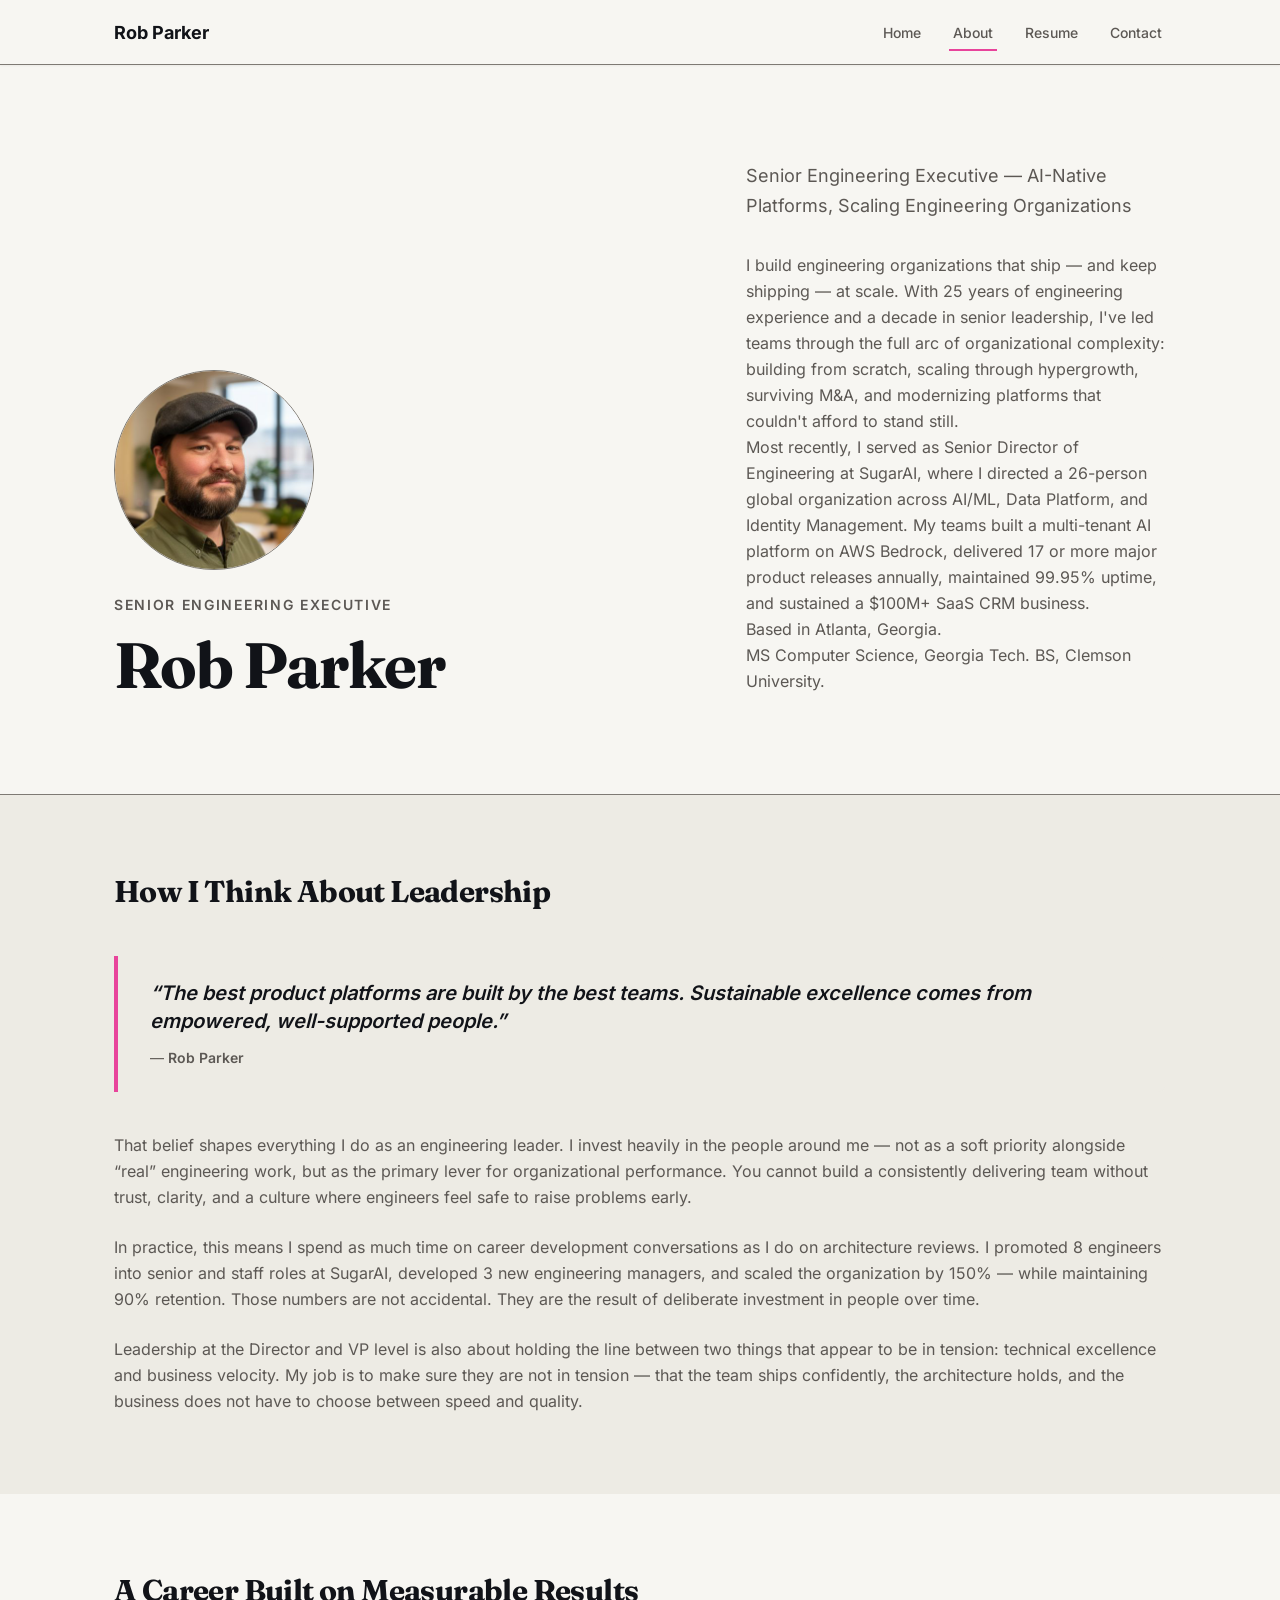
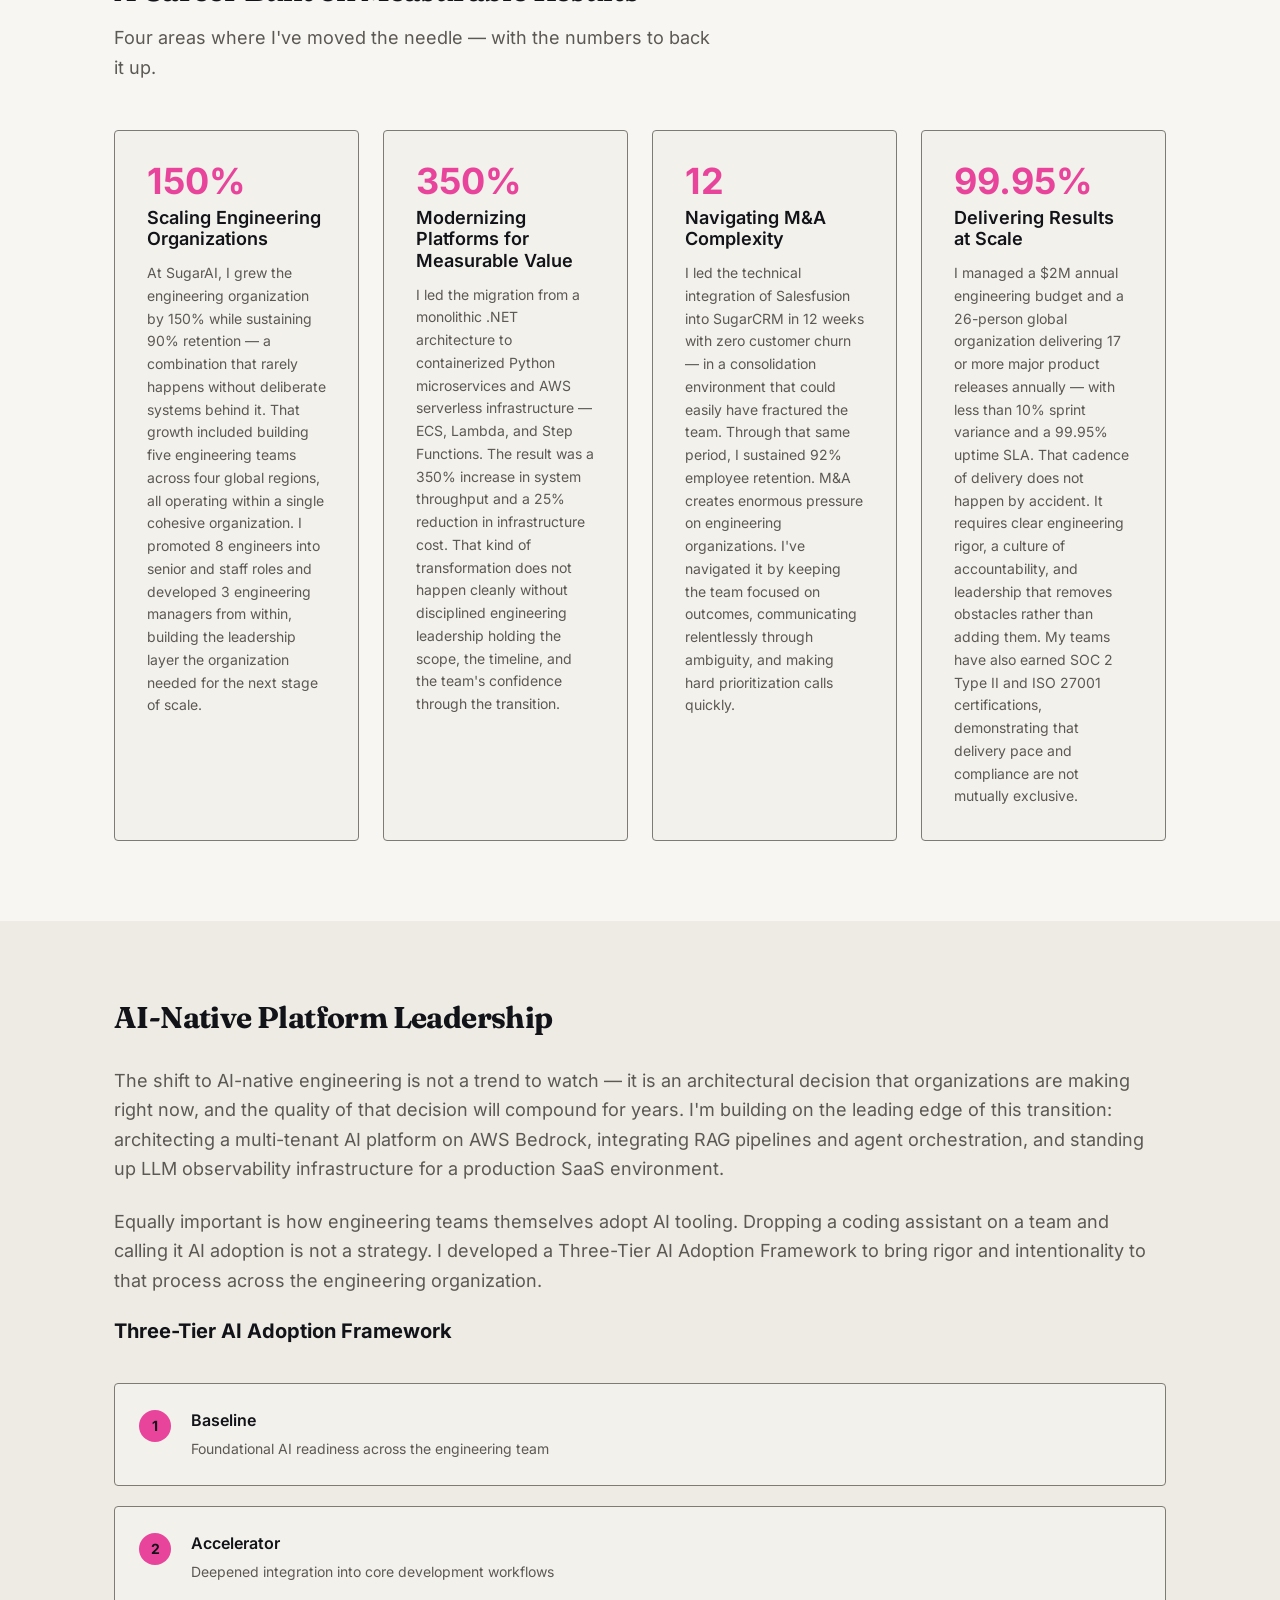
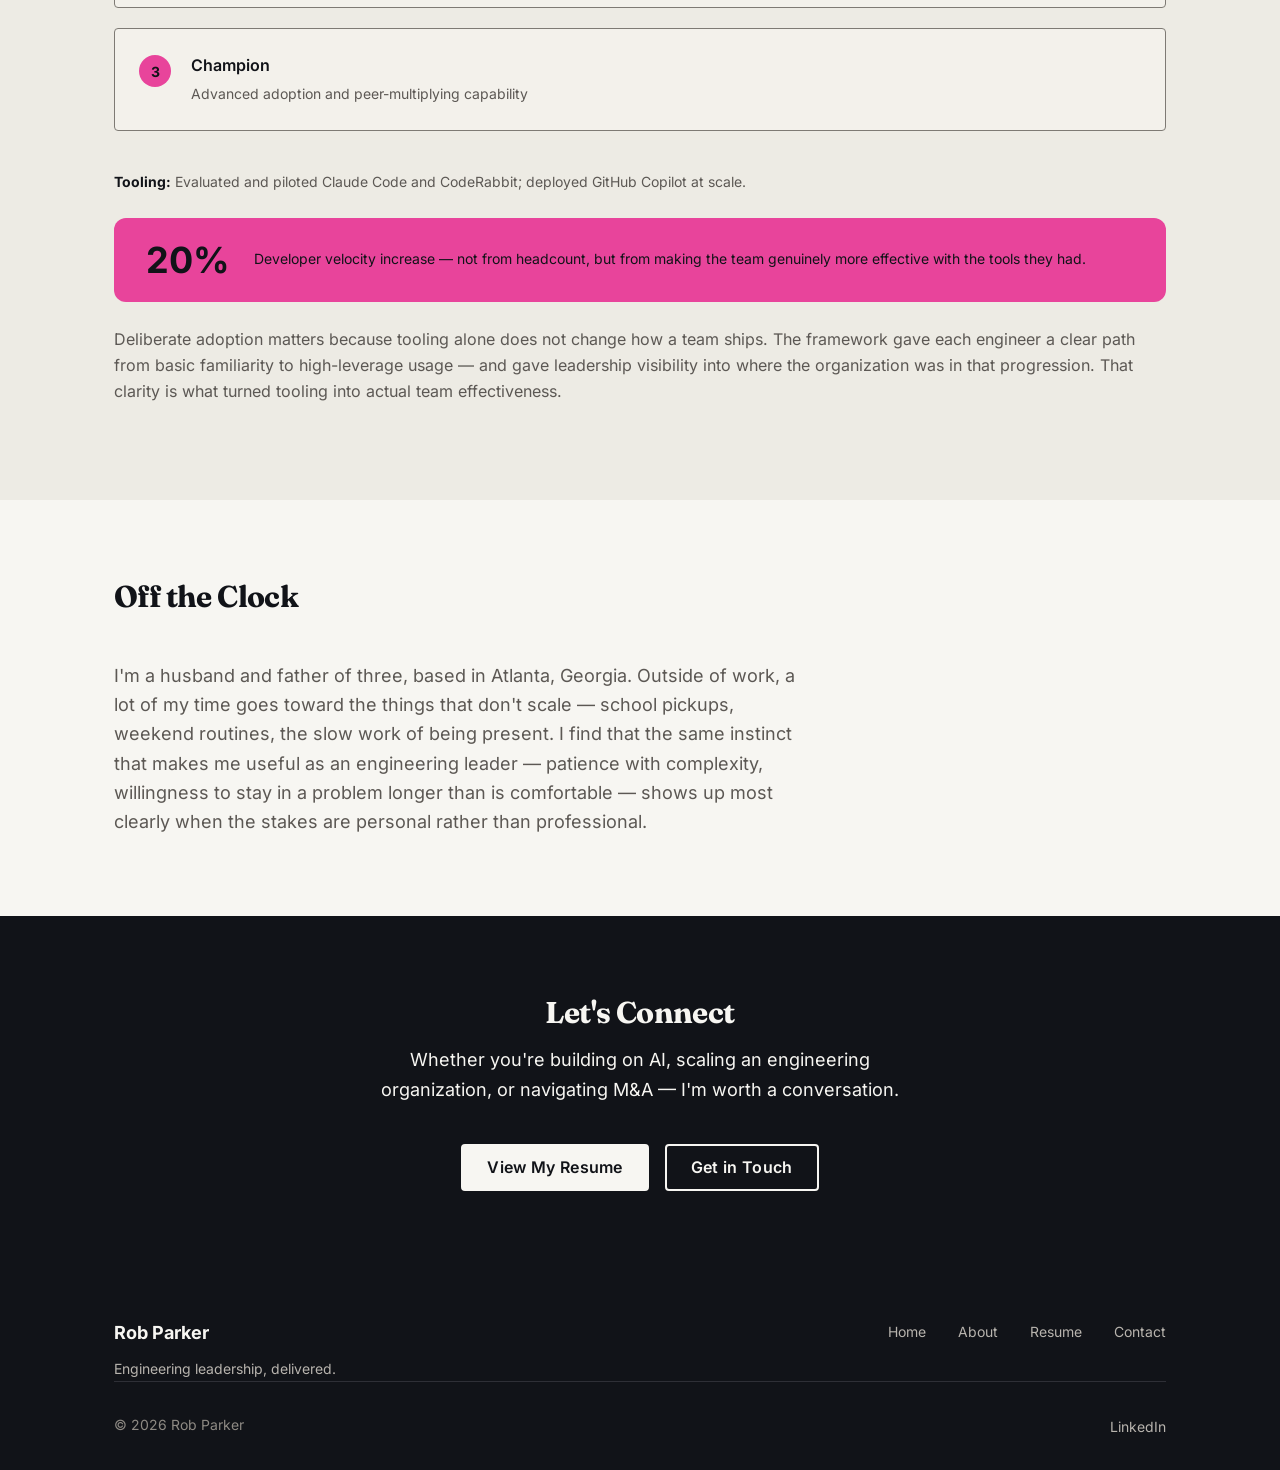
==== commit b9f485e1: "[SPEC-022] Job-market mode off — neutral capability positioning, reversibly Pivot the site away from" ====
--- a/about.html
+++ b/about.html
@@ -6,20 +6,20 @@
 
     <!-- SEO -->
     <title>About Rob Parker — Engineering Executive, AI Platforms, Atlanta</title>
-    <meta name="description" content="Rob Parker builds AI-native engineering organizations at scale. 25+ years experience, 10+ in leadership. Atlanta-based; targeting Director, VP, and CTO roles.">
+    <meta name="description" content="Rob Parker builds AI-native engineering organizations at scale. 25+ years experience, 10+ in senior leadership. Atlanta-based senior engineering executive.">
 
     <!-- WHY (SPEC-013 R8): canonical added per SEO foundation; mirrors the resume/contact/advisory pattern. -->
-    <link rel="canonical" href="https://www.robcparker.com/about.html">
+    <link rel="canonical" href="https://robcparker.com/about">
 
     <!-- Open Graph -->
     <meta property="og:type" content="website">
     <!-- WHY (S-1): og:url must be absolute — same rationale as og:image (IG-6).
          Relative paths aren't resolved by social crawlers. -->
-    <meta property="og:url" content="https://www.robcparker.com/about.html">
+    <meta property="og:url" content="https://robcparker.com/about">
     <meta property="og:title" content="About Rob Parker — Engineering Executive, AI Platforms, Atlanta">
-    <meta property="og:description" content="Rob Parker builds AI-native engineering organizations at scale. 25+ years experience, 10+ in leadership. Atlanta-based; targeting Director, VP, and CTO roles.">
+    <meta property="og:description" content="Rob Parker builds AI-native engineering organizations at scale. 25+ years experience, 10+ in senior leadership. Atlanta-based senior engineering executive.">
     <!-- WHY (SPEC-013 R3): branded 1200×630 OG card replaces the headshot reuse — squares crop badly as summary_large_image. -->
-    <meta property="og:image" content="https://www.robcparker.com/images/og/og-card.png">
+    <meta property="og:image" content="https://robcparker.com/images/og/og-card.png">
     <meta property="og:image:width" content="1200">
     <meta property="og:image:height" content="630">
     <meta property="og:image:alt" content="Rob Parker — Senior Engineering Executive, AI Platforms, Atlanta — 25+ Years">
@@ -27,12 +27,12 @@
     <!-- Twitter Card (SPEC-013 R4) -->
     <meta name="twitter:card" content="summary_large_image">
     <meta name="twitter:title" content="About Rob Parker — Engineering Executive, AI Platforms, Atlanta">
-    <meta name="twitter:description" content="Rob Parker builds AI-native engineering organizations at scale. 25+ years experience, 10+ in leadership. Atlanta-based; targeting Director, VP, and CTO roles.">
-    <meta name="twitter:image" content="https://www.robcparker.com/images/og/og-card.png">
+    <meta name="twitter:description" content="Rob Parker builds AI-native engineering organizations at scale. 25+ years experience, 10+ in senior leadership. Atlanta-based senior engineering executive.">
+    <meta name="twitter:image" content="https://robcparker.com/images/og/og-card.png">
     <meta name="twitter:image:alt" content="Rob Parker — Senior Engineering Executive, AI Platforms, Atlanta — 25+ Years">
 
     <!-- WHY (SPEC-013 R5): Person schema disambiguates Rob from other Rob Parkers via sameAs LinkedIn signal.
-         Block is byte-identical across all five pages; Person.url is the homepage canonical (not the per-page URL). -->
+         Block is byte-identical across all six pages (LinkedIn + GitHub signals); Person.url is the homepage canonical (not the per-page URL). -->
     <script type="application/ld+json">
     {
       "@context": "https://schema.org",
@@ -40,8 +40,8 @@
       "name": "Rob Parker",
       "jobTitle": "Senior Engineering Executive",
       "description": "Senior engineering executive with 25+ years of experience building AI-native platforms and scaling high-performing teams.",
-      "image": "https://www.robcparker.com/images/rob-parker-headshot@2x.jpg",
-      "url": "https://www.robcparker.com/",
+      "image": "https://robcparker.com/images/rob-parker-headshot@2x.jpg",
+      "url": "https://robcparker.com/",
       "address": {
         "@type": "PostalAddress",
         "addressLocality": "Atlanta",
@@ -53,7 +53,8 @@
         { "@type": "CollegeOrUniversity", "name": "Clemson University" }
       ],
       "sameAs": [
-        "https://www.linkedin.com/in/robcparker/"
+        "https://www.linkedin.com/in/robcparker/",
+        "https://github.com/wizzbiff"
       ]
     }
     </script>
@@ -144,11 +145,11 @@
                     </div>
 
                     <div class="hero-copy-col">
-                        <p class="hero-subheadline">Director/VP of Engineering — AI-Native Platforms, Scaling Engineering Organizations</p>
+                        <p class="hero-subheadline">Senior Engineering Executive — AI-Native Platforms, Scaling Engineering Organizations</p>
                         <div class="hero-bio">
                             <p>I build engineering organizations that ship — and keep shipping — at scale. With 25 years of engineering experience and a decade in senior leadership, I've led teams through the full arc of organizational complexity: building from scratch, scaling through hypergrowth, surviving M&amp;A, and modernizing platforms that couldn't afford to stand still.</p>
                             <p>Most recently, I served as Senior Director of Engineering at SugarAI, where I directed a 26-person global organization across AI/ML, Data Platform, and Identity Management. My teams built a multi-tenant AI platform on AWS Bedrock, delivered 17 or more major product releases annually, maintained 99.95% uptime, and sustained a $100M+ SaaS CRM business.</p>
-                            <p>I'm now actively exploring Director and VP of Engineering opportunities at AI-forward SaaS companies ready to scale and embrace agentic development. Based in Atlanta, Georgia.</p>
+                            <p>Based in Atlanta, Georgia.</p>
                             <p>MS Computer Science, Georgia Tech. BS, Clemson University.</p>
                         </div>
                     </div>
@@ -305,7 +306,7 @@
         <section class="section section-dark cta-section" aria-labelledby="cta-heading">
             <div class="container">
                 <h2 id="cta-heading">Let's Connect</h2>
-                <p>If you are evaluating senior engineering leaders building on AI, I would welcome the conversation.</p>
+                <p>Whether you're building on AI, scaling an engineering organization, or navigating M&amp;A — I'm worth a conversation.</p>
                 <div class="cta-actions">
                     <a href="resume.html" class="btn btn-white">View My Resume</a>
                     <a href="contact.html" class="btn btn-outline-white">Get in Touch</a>
--- a/css/style.css
+++ b/css/style.css
@@ -2386,3 +2386,130 @@
     font-weight: var(--font-weight-semibold);
 }
 
+/* ==========================================================================
+   SPEC-016: Diagram + callout utilities
+   ========================================================================== */
+
+/* Diagram wrapper: allows horizontal scroll on small screens without
+   breaking the page layout. */
+.diagram-wrapper {
+    max-width: 100%;
+    overflow-x: auto;
+    margin: var(--space-12) 0;
+}
+
+.diagram-figure {
+    margin: 0;
+}
+
+.diagram-figure figcaption {
+    margin-top: var(--space-3);
+    font-size: var(--font-size-sm);
+    color: var(--color-text-subtle);
+    text-align: center;
+}
+
+/* Desktop diagram shown by default; mobile variant hidden */
+.diagram-desktop { display: block; }
+.diagram-mobile  { display: none; }
+
+@media (max-width: 768px) {
+    .diagram-desktop { display: none; }
+    .diagram-mobile  { display: block; }
+}
+
+/* Pareto callout — Fraunces display, larger than body, visually distinct.
+   Used between Section 8 paragraphs and the closing CTA on the SDD page. */
+.sdd-pareto-callout {
+    font-family: var(--font-family-display);
+    font-size: var(--font-size-2xl);
+    font-weight: var(--font-weight-semibold);
+    line-height: var(--line-height-snug);
+    color: var(--color-text-primary);
+    letter-spacing: -0.02em;
+    border-left: 4px solid var(--color-magenta);
+    padding: var(--space-6) var(--space-8);
+    margin: var(--space-12) 0;
+}
+
+/* WHY (AG-IG-16): Section 7 card H3s are functional labels, not display headings.
+   Override Fraunces inheritance from h1/h2 rule at style.css:316; force Inter
+   semibold to keep these labels at the same visual register as the card chrome. */
+.highlights-grid .highlight-card h3 {
+    font-family: var(--font-family-base);
+    font-size: var(--font-size-lg);
+    font-weight: var(--font-weight-semibold);
+}
+
+/* WHY: Section 7 has exactly 3 cards. The shared .highlights-grid rule at
+   style.css:1737 sets repeat(4, 1fr) at ≥1024px (used by index.html's 4-card
+   section); without this override, the SDD page renders a phantom empty 4th
+   slot at desktop widths. Scope is page-specific via the #working-experimental-rough
+   section id so index.html keeps its 4-column rhythm. */
+@media (min-width: 1024px) {
+    #working-experimental-rough .highlights-grid {
+        grid-template-columns: repeat(3, 1fr);
+    }
+}
+
+/* SDD page: definition-list term/definition pairs (Sections 5 and 6) */
+.sdd-dl {
+    display: flex;
+    flex-direction: column;
+    gap: var(--space-6);
+    margin: var(--space-8) 0;
+}
+
+.sdd-dl dt {
+    font-size: var(--font-size-base);
+    font-weight: var(--font-weight-semibold);
+    color: var(--color-text-primary);
+    margin-bottom: var(--space-2);
+}
+
+.sdd-dl dd {
+    font-size: var(--font-size-base);
+    line-height: var(--line-height-relaxed);
+    color: var(--text-muted);
+    margin-left: 0;
+}
+
+/* SDD section intro (one-sentence leads above diagrams / tables) */
+.sdd-section-intro {
+    font-size: var(--font-size-lg);
+    line-height: var(--line-height-relaxed);
+    color: var(--text-muted);
+    max-width: 780px;
+    margin-bottom: var(--space-8);
+}
+
+/* SDD pipeline node descriptions — bold term followed by prose */
+.sdd-pipeline-nodes {
+    display: flex;
+    flex-direction: column;
+    gap: var(--space-5);
+    margin-top: var(--space-8);
+}
+
+.sdd-pipeline-nodes p {
+    font-size: var(--font-size-base);
+    line-height: var(--line-height-relaxed);
+    color: var(--text-muted);
+    margin: 0;
+}
+
+/* SDD bullet lists inside highlight cards */
+.sdd-card-list {
+    list-style: disc;
+    padding-left: var(--space-6);
+    display: flex;
+    flex-direction: column;
+    gap: var(--space-4);
+}
+
+.sdd-card-list li {
+    font-size: var(--font-size-sm);
+    line-height: var(--line-height-relaxed);
+    color: var(--text-muted);
+}
+
